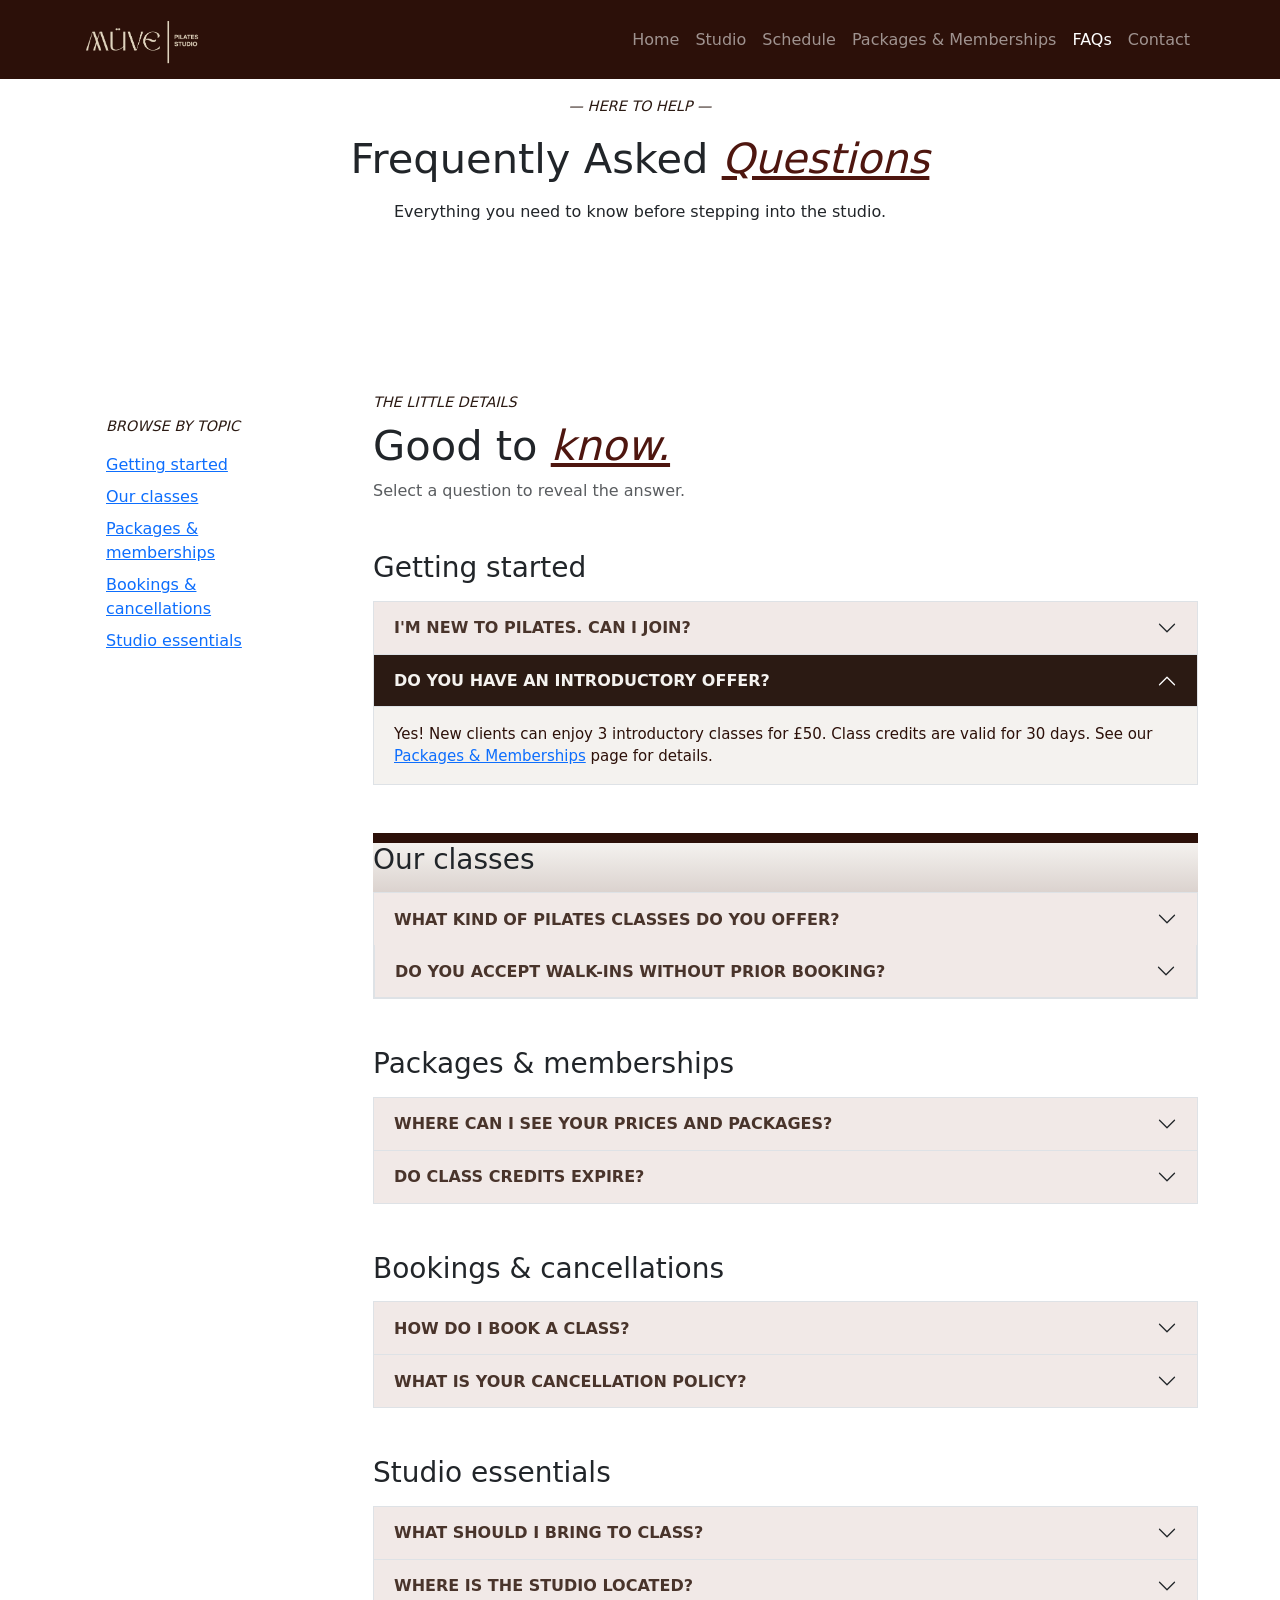
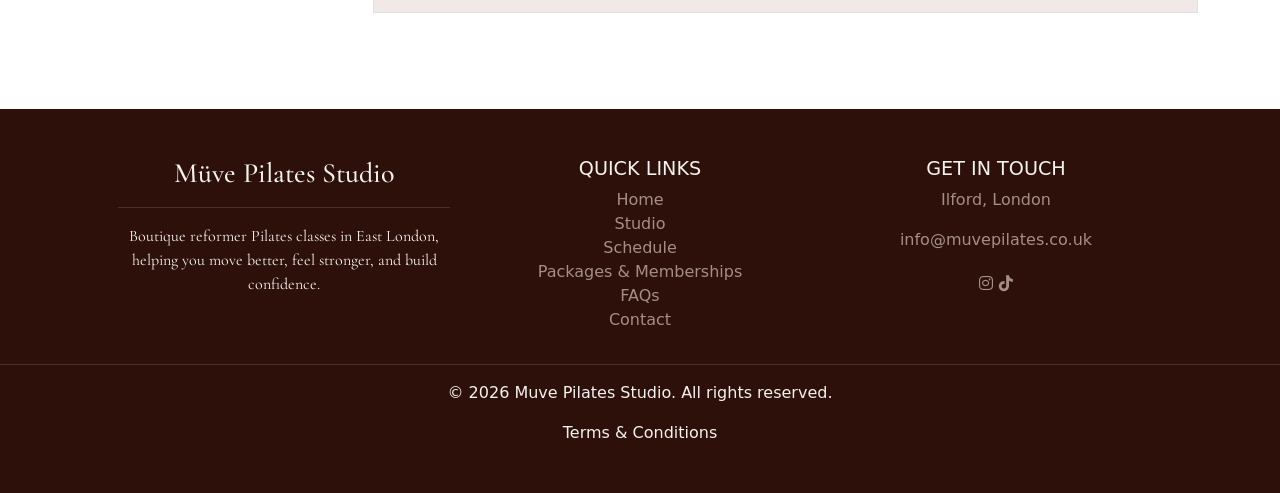
==== faqs.html @ 6f47493d "Add bootstrap accordion to faqs page" ====
<!DOCTYPE html>
<html lang="en-GB">

<head>
    <meta charset="UTF-8">
    <meta name="viewport" content="width=device-width, initial-scale=1.0">
    <meta name="description" content="Müve Pilates Studio offers reformer Pilates classes in East London, helping you build strength, improve mobility, and feel your 
    best in a welcoming and supportive environment.">
    <meta name="keywords" content="Pilates, Reformer Pilates, Pilates Studio, Ilford, East London, Fitness Classes, Wellness, Strength Training, Flexibility, Mobility, 
    Core Strength, Beginner Pilates, Pilates Classes, Reformer Classes, Health and Fitness, Müve Pilates">
    <title>Müve | Pilates Studio</title>

    <!-- favicon -->
    <link rel="apple-touch-icon" sizes="180x180" href="assets/images/apple-touch-icon.png">
    <link rel="icon" type="image/png" sizes="32x32" href="assets/images/favicon-32x32.png">
    <link rel="icon" type="image/png" sizes="16x16" href="assets/images/favicon-16x16.png">

    <!-- bootstrap css -->
    <link href="https://cdn.jsdelivr.net/npm/bootstrap@5.3.8/dist/css/bootstrap.min.css" rel="stylesheet"
        integrity="sha384-sRIl4kxILFvY47J16cr9ZwB07vP4J8+LH7qKQnuqkuIAvNWLzeN8tE5YBujZqJLB" crossorigin="anonymous">

    <!-- custom css -->
    <link rel="stylesheet" href="assets/css/styles.css">
</head>

<body>
    <header>
        <!-- bootstrap navbar -->
        <nav class="navbar fixed-top navbar-expand-lg navbar-dark">
            <div class="container navbar-container">
                <a class="navbar-brand" href="index.html"><img src="assets/images/muve-logo.webp" alt="Muve logo"
                        width="120" height="50" class="d-inline-block align-text-top"></a>
                <button class="navbar-toggler" type="button" data-bs-toggle="collapse"
                    data-bs-target="#navbarSupportedContent" aria-controls="navbarSupportedContent"
                    aria-expanded="false" aria-label="Toggle navigation">
                    <span class="navbar-toggler-icon"></span>
                </button>
                <div class="collapse navbar-collapse" id="navbarSupportedContent">
                    <ul class="navbar-nav ms-auto mb-2 mb-lg-0">
                        <li class="nav-item">
                            <a class="nav-link" href="index.html">Home</a>
                        </li>
                        <li class="nav-item">
                            <a class="nav-link" href="studio.html">Studio</a>
                        </li>
                        <li class="nav-item">
                            <a class="nav-link" href="schedule.html">Schedule</a>
                        </li>
                        <li class="nav-item">
                            <a class="nav-link" href="packages-and-memberships.html">Packages & Memberships</a>
                        </li>
                        <li class="nav-item">
                            <a class="nav-link active" aria-current="page" href="faqs.html">FAQs</a>
                        </li>
                        <li class="nav-item">
                            <a class="nav-link" href="packages-and-memberships.html#booking-inquiry">Contact</a>
                        </li>
                    </ul>
                </div>
            </div>
        </nav>
    </header>

    <main class="mt-0 flex-grow-1">

        <section class="faq-hero text-center py-5">

            <div class="container py-4 py-md-5">
                <p class="eyebrow mb-3">— HERE TO HELP —</p>
                <h1 class="display-5 mb-3 section-title">Frequently Asked <em>Questions</em></h1>
                <p class="mx-auto mb-0 hero-description">Everything you need to know before stepping into the studio.
                </p>
            </div>

        </section>

        <section class="py-5">

            <div class="container py-lg-4">

                <div class="row g-4 g-lg-5">

                    <!-- internal links for easier navigation in faqs -->
                    <aside class="col-12 col-lg-3" aria-label="FAQ categories">

                        <div class="category-panel p-3 p-sm-4">
                            <p class="eyebrow text-uppercase mb-3">Browse by topic</p>
                            <nav class="d-flex flex-wrap flex-lg-column gap-2" aria-label="FAQ topics">
                                <a class="category-link" href="#getting-started">Getting started</a>
                                <a class="category-link" href="#classes">Our classes</a>
                                <a class="category-link" href="#packages">Packages &amp; memberships</a>
                                <a class="category-link" href="#bookings">Bookings &amp; cancellations</a>
                                <a class="category-link" href="#studio">Studio essentials</a>
                            </nav>
                        </div>

                    </aside>

                    <!-- accordion title -->
                    <div class="col-12 col-lg-9">
                        <div class="mb-4 mb-md-5">
                            <p class="eyebrow mb-2">THE LITTLE DETAILS</p>
                            <h2 id="faq-list-title" class="section-title">Good to <em>know.</em></h2>
                            <p class="text-muted mb-0">Select a question to reveal the answer.</p>
                        </div>

                        <!-- faqs accordion -->
                        <section id="getting-started" class="faq-section mb-5">
                            <h3 id="getting-heading" class="faq-heading mb-3">Getting started</h3>
                            <div class="accordion" id="gettingAccordion">
                                <div class="accordion-item">
                                    <h4 class="accordion-header"><button class="accordion-button collapsed"
                                            type="button" data-bs-toggle="collapse" data-bs-target="#startOne"
                                            aria-expanded="false" aria-controls="startOne">I'm new to Pilates. Can I
                                            join?</button></h4>
                                    <div id="startOne" class="accordion-collapse collapse"
                                        data-bs-parent="#gettingAccordion">
                                        <div class="accordion-body">Absolutely! Whether you're brand new or returning to
                                            Pilates, you're welcome at Müve. If you're unsure which class to choose,
                                            have a look at our classes listed on the website, or get in touch with our
                                             team before booking.</div>
                                    </div>
                                </div>
                                <div class="accordion-item">
                                    <h4 class="accordion-header"><button class="accordion-button" type="button"
                                            data-bs-toggle="collapse" data-bs-target="#startTwo" aria-expanded="true"
                                            aria-controls="startTwo">Do you have an introductory offer?</button></h4>
                                    <div id="startTwo" class="accordion-collapse collapse show"
                                        data-bs-parent="#gettingAccordion">
                                        <div class="accordion-body">Yes! New clients can enjoy 3 introductory classes
                                            for £50. Class credits are valid for 30 days. See our <a
                                                href="packages-and-memberships.html">Packages & Memberships</a> page for details.
                                        </div>
                                    </div>
                                </div>
                            </div>
                        </section>

                        <section id="classes" class="faq-section mb-5" aria-labelledby="classes-heading">
                            <h3 id="classes-heading" class="faq-heading mb-3">Our classes</h3>
                            <div class="accordion" id="classesAccordion">
                                <div class="accordion-item">
                                    <h4 class="accordion-header"><button class="accordion-button collapsed"
                                            type="button" data-bs-toggle="collapse" data-bs-target="#classOne"
                                            aria-expanded="false" aria-controls="classOne">What kind of Pilates classes
                                            do you offer?</button></h4>
                                    <div id="classOne" class="accordion-collapse collapse"
                                        data-bs-parent="#classesAccordion">
                                        <div class="accordion-body">We offer a range of classes that include, reformer pilates, 
                                            mat pilates, jumpboard, and strength pilates. These classes are designed to build
                                            strength, improve mobility and help you feel your best.
                                    </div>
                                </div>
                                <div class="accordion-item">
                                    <h4 class="accordion-header"><button class="accordion-button collapsed"
                                            type="button" data-bs-toggle="collapse" data-bs-target="#classTwo"
                                            aria-expanded="false" aria-controls="classTwo">Do you accept walk-ins without prior 
                                        booking?</button></h4>
                                    <div id="classTwo" class="accordion-collapse collapse"
                                        data-bs-parent="#classesAccordion">
                                        <div class="accordion-body"> We're unable to accept walk-ins, all classes must be booked online in 
                                            advance. Same day bookings are welcome, with the <b>latest booking available up to 15 minutes 
                                                before the session start time</b>.
                                            </b>
                                        </div>
                                    </div>
                                </div>
                            </div>
                        </section>

                        <section id="packages" class="faq-section mb-5" aria-labelledby="packages-heading">
                            <h3 id="packages-heading" class="faq-heading mb-3">Packages & memberships</h3>
                            <div class="accordion" id="packagesAccordion">
                                <div class="accordion-item">
                                    <h4 class="accordion-header"><button class="accordion-button collapsed"
                                            type="button" data-bs-toggle="collapse" data-bs-target="#packageOne"
                                            aria-expanded="false" aria-controls="packageOne">Where can I see your prices
                                            and packages?</button></h4>
                                    <div id="packageOne" class="accordion-collapse collapse"
                                        data-bs-parent="#packagesAccordion">
                                        <div class="accordion-body">You'll find the current options on our <a
                                                href="packages-and-memberships.html">Packages & Memberships</a> page.</div>
                                    </div>
                                </div>
                                <div class="accordion-item">
                                    <h4 class="accordion-header"><button class="accordion-button collapsed"
                                            type="button" data-bs-toggle="collapse" data-bs-target="#packageTwo"
                                            aria-expanded="false" aria-controls="packageTwo">Do class credits
                                            expire?</button></h4>
                                    <div id="packageTwo" class="accordion-collapse collapse"
                                        data-bs-parent="#packagesAccordion">
                                        <div class="accordion-body">Yes, each of our packages have their own expiry date. Please 
                                            ensure to check these before requesting a purchase. 
                                        </div>
                                    </div>
                                </div>
                            </div>
                        </section>

                        <section id="bookings" class="faq-section mb-5" aria-labelledby="bookings-heading">
                            <h3 id="bookings-heading" class="faq-heading mb-3">Bookings &amp; cancellations</h3>
                            <div class="accordion" id="bookingsAccordion">
                                <div class="accordion-item">
                                    <h4 class="accordion-header"><button class="accordion-button collapsed"
                                            type="button" data-bs-toggle="collapse" data-bs-target="#bookingOne"
                                            aria-expanded="false" aria-controls="bookingOne">How do I book a
                                            class?</button></h4>
                                    <div id="bookingOne" class="accordion-collapse collapse"
                                        data-bs-parent="#bookingsAccordion">
                                        <div class="accordion-body">Head to our <a href="schedule.html">Schedule</a> to
                                            view classes and make a booking request. We will get back to you shortly.</div>
                                    </div>
                                </div>
                                <div class="accordion-item">
                                    <h4 class="accordion-header"><button class="accordion-button collapsed"
                                            type="button" data-bs-toggle="collapse" data-bs-target="#bookingTwo"
                                            aria-expanded="false" aria-controls="bookingTwo">What is your cancellation
                                            policy?</button></h4>
                                    <div id="bookingTwo" class="accordion-collapse collapse"
                                        data-bs-parent="#bookingsAccordion">
                                        <div class="accordion-body">You can cancel without incurring any charge or loss of credit 
                                            if done prior than 24 hours of the booked session. We understand that things can come up, 
                                            and we kindly ask that you give us at least <b>24 hours'</b> notice if you're unable to attend.
                                            <br>Cancellations made after and within 24 hours of the class start time, will be charged as follows:
                                            <ul>
                                                <li><b>Class Pass holders</b> will lose one class credit</li>
                                                <li><b>Members on unlimited plans</b> will be charged a <b>£17 no-show-fee</b></li>
                                            </ul>
                                        </div>
                                    </div>
                                </div>
                            </div>
                        </section>

                        <section id="studio" class="faq-section mb-4" aria-labelledby="studio-heading">
                            <h3 id="studio-heading" class="faq-heading mb-3">Studio essentials</h3>
                            <div class="accordion" id="studioAccordion">
                                <div class="accordion-item">
                                    <h4 class="accordion-header"><button class="accordion-button collapsed"
                                            type="button" data-bs-toggle="collapse" data-bs-target="#studioOne"
                                            aria-expanded="false" aria-controls="studioOne">What should I bring to
                                            class?</button></h4>
                                    <div id="studioOne" class="accordion-collapse collapse"
                                        data-bs-parent="#studioAccordion">
                                        <div class="accordion-body">Wear comfortable, form-fitting activewear that allows you 
                                            to move freely. This is a ladies only studio so we want you to be as comfortable as 
                                            possible. <b>Grip socks are a must for safety and hygiene</b> and if you don't have any, 
                                            they can be purchased in the studio if needed.</div>
                                    </div>
                                </div>
                                <div class="accordion-item">
                                    <h4 class="accordion-header"><button class="accordion-button collapsed"
                                            type="button" data-bs-toggle="collapse" data-bs-target="#studioTwo"
                                            aria-expanded="false" aria-controls="studioTwo">Where is the studio
                                            located?</button></h4>
                                    <div id="studioTwo" class="accordion-collapse collapse"
                                        data-bs-parent="#studioAccordion">
                                        <div class="accordion-body">Visit our <a href="studio.html">Studio</a> or <a href="contact.html">Contact</a> page
                                            for the studio's location.</div>
                                    </div>
                                </div>
                            </div>
                        </section>
                    </div>
                </div>
            </div>
        </section>

        

    </main>

    <footer class="footer py-5">
        <div class="container">
            <div class="row text-center mx-4">

                <!-- studio info -->
                <div class="col-md-4">
                    <h3 class="footer-heading">Müve Pilates Studio</h3>
                    <hr>
                    <p class="footer-text">
                        Boutique reformer Pilates classes in East London,
                        helping you move better, feel stronger, and build confidence.
                    </p>
                </div>

                <!-- quick links -->
                <div class="col-md-4">
                    <h4 class="footer-link-heading">Quick Links</h4>

                    <ul class="list-unstyled">
                        <li class="footer-link-list"><a href="index.html">Home</a></li>
                        <li class="footer-link-list"><a href="studio.html">Studio</a></li>
                        <li class="footer-link-list"><a href="schedule.html">Schedule</a></li>
                        <li class="footer-link-list"><a href="packages-and-memberships.html">Packages & Memberships</a>
                        </li>
                        <li class="footer-link-list"><a href="faqs.html">FAQs</a></li>
                        <li class="footer-link-list"><a href="packages-and-memberships.html#booking-inquiry">Contact</a>
                        </li>
                    </ul>
                </div>

                <!-- contact -->
                <div class="col-md-4 contact">
                    <h4 class="footer-contact">Get In Touch</h4>

                    <p class="footer-contact-info">Ilford, London</p>
                    <a href="mailto:info@muvepilates.co.uk" class="footer-contact-info">info@muvepilates.co.uk</a>

                    <div class="social-icons">
                        <a href="https://www.instagram.com/popular/muve-pilates-studio-ilford/?hl=en" target="_blank"
                            rel="noopener" aria-label="Instagram"><i class="fa-brands fa-instagram"
                                aria-hidden="true"></i></a>
                        <a href="https://www.tiktok.com/@muvepilates" target="_blank" rel="noopener"
                            aria-label="TikTok"><i class="fa-brands fa-tiktok" aria-hidden="true"></i></a>
                    </div>
                </div>

            </div>
        </div>

        <hr>

        <div class="text-center terms">
            <p class="copyright">
                © 2026 Muve Pilates Studio. All rights reserved.
            </p>

            <a href="terms.html">Terms & Conditions</a>
        </div>

    </footer>

    <!-- fontawesome -->
    <link rel="stylesheet" href="https://cdnjs.cloudflare.com/ajax/libs/font-awesome/6.7.2/css/all.min.css">

    <!-- bootstrap js -->
    <script src="https://cdn.jsdelivr.net/npm/bootstrap@5.3.8/dist/js/bootstrap.bundle.min.js"
        integrity="sha384-FKyoEForCGlyvwx9Hj09JcYn3nv7wiPVlz7YYwJrWVcXK/BmnVDxM+D2scQbITxI"
        crossorigin="anonymous"></script>
</body>

</html>
---- assets/css/styles.css ----
/* google fonts */
@import url('https://fonts.googleapis.com/css2?family=Cormorant+Garamond:ital,wght@0,300..700;1,300..700&family=Inter:ital,opsz,wght@0,14..32,100..900;1,14..32,100..900&display=swap');

/* variables */
:root {
    /* COLORS */

    /* burgandy */
    --primary-color: #4e160f;
    --primary-color-darker: #2c1009;
    --primary-color-highlight: #532d26;

    /* light neutrals */
    --secondary-color: #f4f2ef;
    --secondary-color-darker: #a58e88;
    --secondary-color-highlight: #f1e9e7;

    /* browns */
    --tertiary-color: #2a1c16;
    --tertiary-color-highlight: #49342b;
    --tertiary-color-warmer: #2b1a13;

    /* FONTS */
    --heading-font: "Cormorant Garamond", Georgia, serif;
    --body-font: "Inter", Arial, sans-serif;

    /* CARD BORDERS */
    --line: rgba(74, 51, 40, 0.16);
}

/* general */
.heading {
    color: var(--primary-color-highlight);
    font-family: var(--heading-font);
    font-size: 4rem;
    font-weight: 800;
    text-transform: capitalize;
}

.section-title {
    font-size: 2.6rem;
    color: #212529;
}

.section-head {
    font-family: var(--heading-font);
    font-weight: 600;
}

.sub-heading {
    text-transform: uppercase;
    font-size: 12px;
    color: var(--secondary-color-highlight);
}

.eyebrow {
    text-transform: uppercase;
    font-size: 0.9rem;
    color: var(--tertiary-color-warmer);
    font-style: italic;
}

html,
body {
    height: 100%;
}

body {
    display: flex;
    flex-direction: column;
}

main {
    flex: 1;
}

.section-head {
    font-size: 3.5rem;
}

/* internal link scrolling */
html {
    scroll-behavior: smooth;
}

/* navbar */
.navbar {
    background-color: var(--primary-color-darker);
}

#book-btn {
    background-color: var(--primary-color-highlight);
    color: var(--secondary-color);
    outline: 2px solid var(--tertiary-color);
}

#book-btn:hover {
    transform: scale(1.03);
    box-shadow: 0 10px 25px rgba(0, 0, 0, 0.3);
}

/* hero */
.hero {
    min-height: 75vh;
    background-image: url("../images/hero-img.webp");
    background-size: cover;
    background-position: center;
    background-repeat: no-repeat;

    /* account for fixed navbar */
    padding: 90px 0 24px;
    display: grid;
    place-items: center;
}

.hero-content {
    background: rgba(33, 20, 15, 0.91);
    backdrop-filter: blur(4px);
    border-radius: 8px;
    padding: 2rem;
    max-width: 600px;
    margin: 0 auto;
}

.hero-tagline {
    letter-spacing: .15rem;
    text-transform: uppercase;
    font-size: 10px;
    color: var(--secondary-color);
}

.hero-caption {
    text-transform: uppercase;
    text-decoration: overline;
    color: var(--secondary-color);
    font-weight: 300;
    font-family: var(--heading-font);
}

.hero-text {
    color: var(--secondary-color);
    text-transform: uppercase;
    font-size: 15px;
}

.hero-btn:hover {
    background-color: var(--secondary-color-darker);
}

/* classes info */
#classes {
    background: linear-gradient(to bottom, var(--secondary-color), var(--secondary-color-darker));
    scroll-margin-top: 50px;
    border-top: 10px solid var(--primary-color-darker);
}

.class-eyebrow {
    font-size: 1.4rem;
}

.section-title em {
    color: var(--primary-color);
}

.class-card {
    height: 100%;
    background-color: var(--secondary-color-highlight);
    border: 1px solid var(--line);
    border-top: 3px solid var(--line);
    padding: 2rem 1rem 2rem;
    display: flex;
    flex-direction: column;
}

/* adds animation line above cards */
.class-card::before {
    content: "";
    position: absolute;
    top: -1px;
    left: -1px;
    right: -1px;
    height: 4px;
    background: #75251a;
    transform: scaleX(0);
    transform-origin: left;
    transition: transform .55s ease;
}

.class-card:hover::before {
    transform: scaleX(1);
}

.class-card:hover {
    transform: translateY(-8px);
    box-shadow: var(--shadow-card);
    border-color: transparent;
}

.class-card:hover::before {
    transform: scaleX(1);
}

.class-card:hover {
    box-shadow: 0 10px 25px rgba(0, 0, 0, 0.3);
}

.class-num {
    font-family: var(--font-display);
    font-style: italic;
    font-size: 2.6rem;
    color: var(--tertiary-color-highlight);
    display: block;
    margin-bottom: 1.6rem;
}

.class-card h3 {
    font-size: 2.5rem;
    color: var(--tertiary-color);
    margin-bottom: .8rem;
    font-family: var(--heading-font);
    min-width: 0;
}

.class-card p {
    color: var(--tertiary-color-soft);
    font-size: .96rem;
    margin-bottom: 1.6rem;
    flex-grow: 1;
    font-weight: 500;
}

.class-meta {
    list-style: none;
    padding: 1.1rem 0 0;
    margin: 0;
    border-top: 1px solid var(--line);
    display: flex;
    flex-direction: column;
    gap: .45rem;
    font-size: .72rem;
    letter-spacing: .14em;
    text-transform: uppercase;
    color: var(--tertiary-color-warmer);
}

.class-meta li {
    white-space: nowrap;
}

.class-meta i {
    color: var(--primary-color);
    margin-right: .35rem;
    font-size: .8rem;
}

.cta-heading {
    font-family: var(--heading-font);
    color: var(--secondary-color);
    font-size: 2.2rem;
    text-shadow: 2px 2px 8px var(--primary-color-darker);
}

.timetable-btn {
    padding: 10px 20px;
    background-color: var(--secondary-color);
    color: var(--primary-color-highlight);
    border: 3px solid var(--line);
}

.timetable-btn:hover {
    background-color: var(--primary-color-highlight);
    color: white;
    outline: 3px solid var(--tertiary-color);
}

/* levels */
#levels {
    background-color: var(--primary-color-highlight);
    padding: 55px 0 60px;
    background: linear-gradient(to bottom, var(--secondary-color-darker), var(--tertiary-color-highlight));
}

#levels .section-title {
    color: var(--secondary-color);
    font-family: var(--heading-font);
}

.levels-heading {
    color: var(--secondary-color);
}

.section-title em {
    text-decoration: underline;
}

#levels hr {
    color: var(--secondary-color);
}

.accordion-item,
.accordion-body,
.accordion-button {
    border-radius: 0px !important;
}

.accordion-body {
    font-size: 15px !important;
}

.accordion-button {
    background-color: var(--secondary-color-highlight);
    color: var(--tertiary-color-highlight);
    font-weight: 600;
    text-transform: uppercase;
}

.accordion-collapse {
    color: var(--tertiary-color) !important;
}

.accordion-button:not(.collapsed) {
    background-color: var(--tertiary-color-warmer);
    color: var(--secondary-color);
}

/* accordion arrow button */
.accordion-button:not(.collapsed)::after {
    filter: brightness(0) invert(1);
}

.accordion-body {
    color: var(--primary-color-darker);
    font-size: 13px;
    background-color: var(--secondary-color);
}

.accordion-button::after {
    color: var(--secondary-color);
}

/* newcomer info */
#intro-offer {
    background-color: var(--primary-color-darker);
    padding: 60px 0 60px;
}

#intro-offer .heading,
#intro-offer hr {
    color: var(--secondary-color-highlight);
}

.offer-price {
    text-transform: uppercase;
    font-size: 14px;
    color: var(--secondary-color-darker);
}

.offer-info {
    color: var(--secondary-color);
    font-family: var(--heading-font);
    font-weight: 600;
    font-size: 1.2rem;
}

.button {
    background-color: var(--secondary-color);
    border-radius: 0px;
    color: var(--tertiary-color);
    padding: 10px 20px;
    outline: var(--line);
    text-transform: uppercase;
    margin-top: 0.8rem;
    font-weight: 500;
}

.button:hover {
    background-color: var(--secondary-color);
    color: var(--tertiary-color-warmer);
    transform: scale(1.03);
    box-shadow: 0 10px 25px rgba(0, 0, 0, 0.3);
}

/* gallery */
#gallery {
    background-color: var(--secondary-color);
    padding: 20px 0 60px;
}

.studio-gallery img {
    width: 90%;
    height: 320px;
    object-fit: cover;
    border-radius: 25px;
    border: 6px solid var(--tertiary-color-warmer);
    transition: transform 0.3s ease, box-shadow 0.3s ease;
}

.studio-gallery img:hover {
    transform: scale(1.03);
    box-shadow: 0 10px 25px rgba(0, 0, 0, 0.3);
}

/* why choose us */
#why-us {
    background-color: var(--secondary-color);
    padding: 60px 0 60px;
}

#why-us .eyebrow {
    font-size: 1.4rem;
}

.booking-btn {
    background-color: var(--primary-color-highlight);
    color: var(--secondary-color);
    outline: 2px solid var(--primary-color-darker);
}

.why-us-card {
    background: linear-gradient(to bottom, var(--secondary-color-darker), var(--primary-color-highlight));
    color: var(--secondary-color);
}

.why-us-card h3 {
    color: var(--secondary-color);
}

/* adds white animation line above cards */
.why-us-card::before {
    content: "";
    position: absolute;
    top: -1px;
    left: -1px;
    right: -1px;
    height: 4px;
    background: var(--secondary-color);
    transform: scaleX(0);
    transform-origin: left;
    transition: transform .55s ease;
}

.why-icon {
    width: 74px;
    height: 74px;
    margin: 0 auto 1.6rem;
    display: grid;
    place-items: center;
    border-radius: 999px 999px 0 0;
    background-color: var(--secondary-color-highlight);
    font-size: 1.6rem;
}

.why-icon i {
    color: var(--primary-color);
}

/* reviews */
#reviews {
    background-color: var(--secondary-color);
    padding: 20px 0 15px;
}

#reviews .eyebrow {
    font-weight: 500;
    color: var(--primary-color-darker);
}

.rating-text {
    color: var(--tertiary-color-highlight);
    font-weight: 500;
}

.rating-text-uppercase {
    color: var(--tertiary-color-highlight);
    text-transform: uppercase;
    font-size: 13px;
}

/* equal-height carousel: stack every slide in one grid cell,
   so the carousel is as tall as the longest review */
#reviewsCarousel .carousel-inner {
    display: grid;
}

#reviewsCarousel .carousel-inner::after {
    display: none;
    /* bootstrap's clearfix would become a stray grid item */
}

#reviewsCarousel .carousel-item {
    display: flex;
    grid-area: 1 / 1;
    float: none;
    margin-right: 0;
}

/* keep hidden slides out of reach of clicks, keyboards and screen readers */
#reviewsCarousel .carousel-item:not(.active):not(.carousel-item-next):not(.carousel-item-prev) {
    visibility: hidden;
}

.review-content {
    flex: 0 0 85%;
    margin: 0 auto !important;
    padding: 10px;
    display: flex;
    flex-direction: column;
}

.review {
    flex: 1;
    /* quote area absorbs the spare height */
    display: flex;
    flex-direction: column;
    justify-content: center;
    /* short reviews sit in the middle */
    margin: 0;
    /* removes Bootstrap's blockquote margin */
}

.quote-mark {
    font-family: var(--heading-font);
    font-size: 5rem;
    line-height: 1.1;
    color: var(--primary-color-highlight);
    opacity: .25;
    display: block;
    height: 3.2rem;
}

.review-text {
    margin: 5px 0 0;
}

.review-nav {
    display: flex;
}

.stars {
    color: rgb(228, 191, 143);
    font-size: 12px;
}

.review-text,
.review-author {
    color: var(--tertiary-color-warmer);
}

/* getting rid of bootstrap styling */
.review-btn {
    background: none;
    border: none;
    color: var(--primary-color-highlight);
    font-size: 1.5rem;
}

.review-btn:hover {
    transform: scale(1.05);
    color: var(--secondary-color-darker);
}

/* stats */
#stats {
    background:
        radial-gradient(ellipse at 20% 0%, rgba(77, 14, 17, 0.55), transparent 60%),
        linear-gradient(180deg, var(--tertiary-color-highlight), var(--secondary-color-darker));
    padding: 25px 0;
    border-top: 5px solid var(--primary-color-darker);
    border-bottom: 5px solid var(--primary-color-darker);
}

#stats h2,
#stats p {
    color: var(--secondary-color-highlight);
    font-family: var(--heading-font);
}

#stats h2 {
    font-size: 3rem;
    max-width: 100%;
}

#stats p {
    text-transform: uppercase;
    font-weight: 700;
    font-size: 1rem;
}

/* first visit */
#first-visit {
    background-color: var(--secondary-color);
    padding: 20px 0;
}

#first-visit .heading {
    color: var(--primary-color);
}

.visit-card {
    position: relative;
}

.visit-card h3 {
    font-size: 35px;
}

.visit-step {
    position: absolute;
    top: 1rem;
    right: 1rem;
    color: var(--secondary-color-darker);
}

/* socials */
#socials {
    background-color: var(--secondary-color);
    padding: 30px 0;
}

#socials p {
    text-transform: uppercase;
    color: var(--tertiary-color-warmer);
}

.social-links {
    margin-bottom: 10px;
}

.social-links a {
    text-decoration: none;
    color: var(--primary-color);
    font-size: 1.6rem;
}

.social-links a:hover {
    color: var(--secondary-color-darker);
}

/* footer */
.footer {
    background-color: var(--primary-color-darker);
}

.footer-heading {
    font-family: var(--heading-font);
    color: var(--secondary-color);
}

.footer-text {
    font-family: var(--heading-font);
    color: var(--secondary-color);
}

.footer hr {
    color: var(--secondary-color-darker);
}

.footer-link-heading,
.footer-contact {
    color: var(--secondary-color);
    text-transform: uppercase;
    font-weight: 300;
    font-size: 1.2rem;
}

.footer-link-list>a {
    color: var(--secondary-color-darker);
    text-decoration: none;
}

.footer-link-list>a:hover {
    color: var(--secondary-color);
}

.footer-contact-info {
    color: var(--secondary-color-darker);
}

.contact>a {
    text-decoration: none;
}

.contact>a:hover {
    color: var(--secondary-color);
}

.social-icons {
    margin-top: 20px;
}

.social-icons a {
    color: var(--secondary-color-darker);
    font-size: 1rem;
}

.social-icons a:hover {
    color: var(--secondary-color);
}

.copyright {
    color: var(--secondary-color);
}

.terms a {
    color: var(--secondary-color);
    text-decoration: none;
}

/* STUDIO */
.about-hero-img {
    min-height: 45vh;
    background-image: url("../images/about-hero.webp");
    background-size: cover;
    background-position: center;
    background-repeat: no-repeat;

    /* account for fixed navbar */
    padding: 90px 0 24px;
    display: grid;
    place-items: center;
}

.about-hero-img .row {
    width: 100%;
    min-height: 0;
}

.about-hero-content {
    backdrop-filter: blur(12px);
    border-radius: 8px;
    border: 2px solid rgb(31, 4, 4);
    padding: 1rem;
    max-width: 600px;
    margin: 0 auto;
}

.about-hero-content .section-title {
    color: var(--secondary-color);
    font-weight: 500;
}

.about-hero-content .section-title em {
    color: var(--secondary-color-darker);
}

.about-hero-tagline {
    letter-spacing: .15rem;
    font-size: 10px;
    color: var(--secondary-color);
}

.about-hero-caption {
    color: var(--secondary-color);
    font-weight: 300;
    font-family: var(--heading-font);
    font-size: 1rem;
}

.about-hero-text {
    color: var(--secondary-color);
    font-size: 11px;
}

.about-hero-content hr {
    color: var(--secondary-color);
}

/* internal links styling */
#internal-links {
    padding: 20px 0;
    background-color: var(--secondary-color-highlight);
}

.page-links a {
    text-decoration: none;
    color: var(--primary-color);
    text-transform: uppercase;
    font-weight: 600;
}

.page-links a:hover {
    color: var(--secondary-color-darker);
}

/* about us */
#story {
    padding: 10px 0;
    background-color: var(--primary-color-highlight);
    scroll-margin-top: 50px;
    background: linear-gradient(to bottom, var(--primary-color-highlight), var(--primary-color-darker));
}

#story .heading,
#story hr {
    color: var(--secondary-color);
}

#story em {
    color: var(--secondary-color-darker);
}

#story p {
    color: var(--secondary-color-highlight);
    font-weight: 600;
    font-family: var(--heading-font);
    padding: 20px;
    text-shadow: 2px 2px 8px rgb(228, 191, 143);
    font-size: 23px;
}

.our-story-img img {
    max-width: 75%;
    max-height: 400px;
    border-radius: 170px 170px 0 0;
    border: 2px solid rgb(158, 136, 107);
    aspect-ratio: 4/5;
    /* makes image wider */
    object-fit: cover;
}

/* class types */
#class-types {
    background-color: var(--primary-color-darker);
    scroll-margin-top: 90px;
    padding: 50px 0;
}

#class-types .section-title {
    color: var(--secondary-color);
}

#class-types .class-card {
    padding: 0.5rem 1rem;
}

.class-type-sub-heading {
    color: var(--secondary-color-darker);
    text-transform: uppercase;
    font-size: 12px;
}

#class-types .class-card:hover {
    box-shadow: 0 5px 10px rgba(255, 243, 243, 0.3);
}

.class-card a {
    color: var(--primary-color-highlight);
}

.class-card a:hover {
    color: var(--tertiary-color);
}

.studio-class-num {
    font-size: 1.5rem;
}

/* app */
#app {
    background-color: var(--secondary-color-highlight);
    scroll-margin-top: 90px;
    padding: 50px 0;
}

.app-store-container {
    display: flex;
    justify-content: center;
}

.app-store-container a:hover {
    transform: scale(1.1);
}

#app .card-description {
    color: #3f1812;
    font-family: var(--heading-font);
    text-transform: none;
    font-weight: 700;
    font-size: 15px;
}

.phone-mockup-img img {
    max-width: 100%;
    max-width: 280px;
    height: auto;
}

/* visit section */
#visit {
    scroll-margin-top: 70px;
    /* background-color: var(--tertiary-color-highlight); */
    padding: 50px 0;
    background: radial-gradient(var(--tertiary-color-highlight), var(--secondary-color-darker));
}

#visit em {
    color: var(--secondary-color-highlight);
}

#visit .class-card {
    background: linear-gradient(to top, #f7e8e1, var(--secondary-color));
}

#visit .class-card:hover {
    box-shadow: 0 5px 10px rgba(255, 243, 243, 0.5);
}


#visit p {
    color: var(--tertiary-color);
}

#visit .class-card h3 {
    margin-bottom: 12px;
    font-size: 1.6rem;
    font-family: var(--heading-font);
    color: var(--tertiary-color);
}

#visit .class-card {
    border-radius: 0;
}

.class-card i {
    color: var(--primary-color-highlight);
}

.google-map {
    display: flex;
    justify-content: center;
    max-width: 95%;
}

.google-map iframe {
    outline: 2px solid rgb(228, 191, 143);
    padding: 5px;
}

/* newsletter */
#newsletter {
    background-color: var(--secondary-color-highlight);
    padding: 30px 0;
}

#newsletter .section-title {
    color: var(--secondary-color);
}

#newsletter em {
    color: white;
}

.newsletter-card {
    background:
        radial-gradient(ellipse at 20% 0%, rgba(77, 14, 17, 0.55), transparent 60%),
        linear-gradient(180deg, var(--tertiary-color-highlight), var(--secondary-color-darker));
    padding: 4.5rem 2.5rem;
    position: relative;
    overflow: hidden;
    box-shadow: var(--shadow-soft);
    outline: 2px solid rgb(228, 191, 143);
}

.newsletter-card .card-description {
    color: var(--secondary-color-highlight);
}

.newsletter-btn {
    background-color: var(--secondary-color);
    text-transform: uppercase;
    font-weight: 600;
    color: var(--primary-color);
    padding: 10px 25px;
    border-radius: 0;
}

.newsletter-btn:hover {
    background-color: var(--primary-color-highlight);
    color: var(--secondary-color);
}

.unsubscribe {
    color: var(--secondary-color-highlight);
}

.unsubscribe i {
    text-decoration: underline;
    color: var(--secondary-color-highlight);
}

/* SCHEDULE */
.schedule-hero {
    height: 45vh;
    background:
        linear-gradient(rgba(44, 16, 9, 0.12),
            rgba(44, 16, 9, 0.12)),
        url("../images/schedule-hero.webp") center / cover no-repeat;
    display: flex;
    align-items: center;
    justify-content: center;
    padding: 140px 20px 65px;
}

.schedule-hero-content {
    max-width: 850px;
    margin: 0 auto;
}

.schedule-eyebrow {
    font-family: var(--body-font);
    font-size: 11px;
    font-weight: 500;
    letter-spacing: 3px;
    text-transform: uppercase;
    color: rgb(190, 158, 116);
    margin-bottom: 15px;
}

.schedule-hero-heading {
    font-family: var(--heading-font);
    font-size: clamp(3rem, 6vw, 5rem);
    font-weight: 700;
    line-height: 1;
    color: var(--secondary-color);
    margin-bottom: 18px;
}

.schedule-hero-heading em {
    font-weight: 500;
    color: rgb(190, 158, 116);
}

.schedule-hero-caption {
    font-family: var(--body-font);
    font-size: 11px;
    font-weight: 500;
    letter-spacing: 1.5px;
    text-transform: uppercase;
    color: var(--secondary-color);
    margin-bottom: 0;
}

/* calendar */
#booking-section {
    padding: 100px 0;
    background: var(--secondary-color);
}

#booking-section .section-title {
    margin-bottom: 1.8rem;
}

.calendar-card {
    border: 1px solid var(--line);
    border-radius: 0;
    background: var(--secondary-color-highlight);
    position: relative;
}

/* line on top of calendar card */
.calendar-card::before {
    content: "";
    position: absolute;
    inset: 0 0 auto;
    height: 3px;
    background: var(--primary-color);
}

.calendar-card .card-body {
    padding: 1.8rem 0 1.4rem;
    max-width: 100%;
}
/* makes table sit in the center */
.calendar-table {
    width: 100%;
}

.calendar-table th {
    font-family: var(--body-font);
    font-size: .64rem;
    letter-spacing: .2em;
    color: var(--tertiary-color-warmer);
    border-bottom: 1px solid var(--line);
}

.calendar-table td {
    padding: 0;
}

.calendar-day {
    width: 42px;
    height: 42px;
    margin: 0 auto;
    display: flex;
    align-items: center;
    justify-content: center;
    border: 1px solid transparent;
    border-radius: 50%;
    background: transparent;
    font-size: 1rem;
    line-height: 1;
    position: relative;
}

.calendar-day.available {
    background-color: var(--primary-color);
    color: var(--secondary-color);
    font-weight: 500;
}

.calendar-day.available:hover {
    border: 2px solid var(--secondary-color-darker);
}

.calendar-day.fully-booked {
    color: var(--tertiary-color);
    background-color: var(--secondary-color-darker);
}

.calendar-day.unavailable {
    color: rgba(106, 86, 74, .45);
    text-decoration: line-through;
}

.calendar-day.unavailable:hover {
    outline: 1px solid var(--primary-color);
}

/* the day you just tapped */
.calendar-day:not(.day-disabled):focus { 
    background: var(--secondary-color);
    border-color: var(--primary-color);
    color: var(--tertiary-color);
}
/* colour key */
.calendar-legend {
    display: flex;
    flex-wrap: wrap;
    justify-content: center;
    gap: .4rem 1.4rem;
    margin: 1.2rem 0 0;
    padding-top: 1.1rem;
    border-top: 1px solid var(--line);
    font-size: 12px;
    letter-spacing: .16em;
    text-transform: uppercase;
    color: var(--ink-soft);
}

.legend-dot {
    width: 8px;
    height: 8px;
    border-radius: 50%;
    display: inline-block;
}

.legend-available {
    background-color: var(--primary-color);
}

.legend-booked {
    background-color: var(--secondary-color-darker);
}

/* background for booking details */
.schedule-panel {
    background: var(--secondary-color-highlight);
    height: 100%;
    min-height: 420px;
    padding: 2.6rem 2rem 2.2rem;
    position: relative;
    display: flex;
    flex-direction: column;
    justify-content: center;
}

.schedule-panel::before { /* panel decoration */
    content: "";
    position: absolute;
    inset: 14px;
    border: 1px solid rgba(201, 165, 126, .35);
    pointer-events: none;
}

#selected-date h3 {
    font-weight: 600;
    font-size: 2rem;
    color: var(--tertiary-color);
    font-family: var(--heading-font);
}

#schedule-content p {
    max-width: 380px;
    margin: 0 auto;
}


/* hidden until a date is picked (js) */
#available-classes,
#fully-booked,
#unavailable-dates {
    display: none;
}

/* available classes */
.available-classes-table th,
.available-classes-table td {
    background: transparent;
    color: var(--primary-color);
    font-weight: 600;
    border: none;
    border-bottom: 1px solid var(--primary-color-highlight);
}

 .available-classes-table tbody tr:hover {
    background: rgba(255, 253, 249, .6);
}

.book-now-btn {
    background-color: var(--primary-color);
    border: none;
    color: var(--secondary-color);
    border-radius: 0;
    font-family: var(--body-font);
    font-size: .64rem;
    font-weight: 400;
    letter-spacing: .1em;
    padding: 5px 10px;    
}

.book-now-btn:hover,
.book-now-btn:focus {
    background: var(--secondary-color-darker);
    color: white;
}

.fully-booked-message,
.unavailable-message {
    font-family: var(--body-font);
    font-style: italic;
    font-weight: 500;
    color: var(--);
}

/* modal */
.modal-content {
    margin-top: 50%;
}

.modal-title {
    color: var(--primary-color-highlight);
    text-transform: uppercase;
    font-weight: 700;
}

.modal-input {
    font-weight: 600;
    color: #2c1009;
}

.modal-cancel {
    background-color: rgb(153, 52, 52);
    color: white;
}

.modal-cancel:hover {
    background-color: rgb(179, 70, 70);
    color: white;
}

.modal-confirm {
    background-color: rgb(70, 105, 72);
    color: white;
}

.modal-confirm:hover {
    background-color: rgb(101, 141, 103);
    color: white;
}

.modal-cancel:hover,
.modal-confirm:hover {
    transform: scale(1.1);
}

/* before your class section */
#class-prep {
    background-color: var(--primary-color-highlight);
    padding: 50px 0;
    background: 
    radial-gradient(ellipse at 20% 0%, rgba(77, 14, 17, 0.55), transparent 60%),
    linear-gradient(180deg, var(--tertiary-color-highlight), var(--secondary-color-darker));
}

#class-prep .section-title {
    color: var(--secondary-color);
}

#class-prep em {
    color: var(--secondary-color-highlight);
}

.before-class-heading {
    color: var(--secondary-color-highlight);
    font-family: var(--heading-font);
    font-size: 1.8rem;
}

.before-class-text {
    color: white;
}
/* not ready to book section */
#schedule-cta {
    background-color: var(--secondary-color-highlight);
    padding: 50px 0;
}

.schedule-packages-cta {
    background-color: var(--primary-color);
    border-radius: 0;
    color: white;
    font-weight: 600;
}

.schedule-packages-cta:hover {
    background-color: var(--tertiary-color-highlight);
    color: white;
}

.schedule-contact-cta {
    background-color: var(--tertiary-color-highlight);
    border-radius: 0;
    color: white;
    font-weight: 600;
}

.schedule-contact-cta:hover {
    background-color: var(--primary-color);
    color: white;
}

/* PACKAGES & MEMBERSHIPS */
/* hero */
.packages-hero-img {
    min-height: 45vh !important;
    background-image: url("../images/packages-hero.webp");
    background-size: cover;
    background-position: center;
    background-repeat: no-repeat;

    /* account for fixed navbar */
    padding: 70px 0 0 24px;
    display: grid;
    place-items: center;
}

.hero .row {
    width: 100%;
    min-height: 0;
}

.package-hero-content .hero-tagline {
    color: rgb(190, 158, 116);
}

.packages-hero-heading {
    font-family: var(--heading-font);
}

.packages-hero-heading em {
    color: rgb(190, 158, 116);
}


/* intro offer */
/* hero */
.packages-hero-img {
    min-height: 25vh;
    padding: 110px 0 60px;
    background:
        radial-gradient(ellipse at 85% -10%, rgba(107, 30, 46, .5), transparent 55%),
        var(--primary-color-darker);
    color: var(--secondary-color-darker);
    position: relative;
    overflow: hidden;
}

.packages-hero-img::before {
    content: "";
    position: absolute;
    width: 520px;
    height: 520px;
    border-radius: 50%;
    border: 1px solid rgba(201, 165, 126, .14);
    left: -160px;
    bottom: -260px;
}


.packages-hero-heading {
    font-family: var(--heading-font);
    color: var(--secondary-color);
}

.package-hero-content>.hero-text {
    color: var(--secondary-color-highlight);
    max-width: 520px;
    margin: 0 auto;
    line-height: 1.7;
}

/* intro offer */
#offer {
    background-color: var(--secondary-color-highlight);
    padding: 50px 0;
}

#offer .intro-card {
    position: relative;
    border: 1px solid var(--secondary-color-darker);
    border-radius: 24px;
    background: linear-gradient(135deg, var(--primary-color) 0%, var(--primary-color-darker) 100%);
    overflow: hidden;
}

/* border inside intro card */
#offer .intro-card::after {
    content: "";
    position: absolute;
    inset: 10px;
    border: 1px solid rgba(165, 142, 136, 0.45);
    border-radius: 16px;
}

/* circle pattern on intro card */
.intro-card::before {
    content: "";
    position: absolute;
    width: 380px;
    height: 380px;
    border-radius: 50%;
    border: 1px solid rgba(201, 165, 126, .18);
    right: -120px;
    top: -160px;
}

#offer .heading {
    color: var(--secondary-color);
}

#offer .offer-info {
    color: var(--secondary-color);
    font-family: var(--body-font);
    font-weight: 400;
    font-size: 0.95rem;
}

.offer-info i {
    color: var(--secondary-color);
    font-size: 12px;
}

.offer-label {
    text-transform: uppercase;
    letter-spacing: 0.15rem;
    font-size: 11px;
    color: var(--secondary-color-darker);
}

.offer-amount {
    font-family: var(--heading-font);
    font-size: clamp(1.4rem, 3vw, 1.9rem);
    font-weight: 600;
    color: var(--secondary-color-highlight);
}

.offer-price-tag {
    display: inline-block;
    margin-left: 0.4rem;
    padding: 0 0.9rem;
    font-size: 1.15em;
    font-weight: 700;
    color: var(--primary-color-darker);
    background-color: var(--secondary-color);
    border-radius: 50px;
}


/* rythm */
#rythm {
    position: relative;
    overflow: hidden;
    background: linear-gradient(135deg,
            #F7F1ED 0%,
            #FBF8F5 55%,
            #F1E5E0 100%);
    border-top: 1px solid #D4B8AE;
    border-bottom: 1px solid #D4B8AE;
    padding: 1rem 0;
}

#rythm .section-title {
    color: var(--primary-color-highlight);
    margin-bottom: 0.6rem;
}

#rythm .section-title em {
    color: var(--primary-color);
}

#rythm .sub-heading {
    color: var(--primary-color-highlight);
    font-size: 12px;
    letter-spacing: 0.13rem;
    text-transform: uppercase;
    margin-top: 0.8rem;
    margin-bottom: 2rem;
}

/* bootstrap tabs */
.rhythm-tabs {
    gap: 8px;
}

.rhythm-tabs .nav-link {
    border-radius: 0 !important;
    padding: 11px 28px;
    font-size: 12px;
    font-weight: 600;
    letter-spacing: 0.15rem;
    text-transform: uppercase;
    color: var(--primary-color-highlight);
    background-color: transparent;
    border: 1px solid var(--primary-color-highlight);
    transition: all 0.25s ease;
}

.rhythm-tabs .nav-link:hover {
    background-color: rgba(84, 29, 32, 0.06);
    color: var(--primary-color);
    border-color: var(--primary-color);
}

.rhythm-tabs .nav-link.active {
    background-color: var(--primary-color);
    color: var(--secondary-color);
    border-color: var(--primary-color);
}

/* rythm cards */
#rhythm-tabs-content .rhythm-card {
    position: relative;
    height: 100%;
    border-radius: 20px;
    border: 1px solid #D6B9AF;
    background-color: #FBF8F5;
    color: var(--primary-color-darker);
    overflow: hidden;
    transition: transform 0.3s ease, box-shadow 0.3s ease;
}

/* hover effect */
#rhythm-tabs-content .rhythm-card:hover {
    transform: translateY(-4px);
    box-shadow: 0 12px 30px rgba(84, 29, 32, 0.08);
}

/* card content */
#rhythm-tabs-content .rhythm-card .card-body {
    padding: 2rem !important;
}

/* card headings */
#rhythm-tabs-content .rhythm-card .card-name {
    font-family: var(--heading-font);
    font-weight: 600;
    font-size: 1.8rem;
    color: var(--primary-color-highlight);
    margin-bottom: 1rem;
}

#rhythm-tabs-content .pricing-card .card-price {
    margin-top: auto;
    margin-bottom: 0;
    padding-top: 1.5rem;
}

/* pricing-card body fills the available card height */
#rhythm-tabs-content .pricing-card {
    display: flex;
    flex-direction: column;
    flex: 1 1 auto;
    min-height: 100%;
}

/* push price to the bottom */
#rhythm-tabs-content .pricing-card .card-price {
    margin-top: auto;
    margin-bottom: 0;
    padding-top: 1.5rem;
}

/* price typography */
.rhythm-card .card-price {
    font-family: var(--heading-font);
    font-size: clamp(2rem, 3vw, 2.8rem);
    font-weight: 600;
    line-height: 1.1;
    color: var(--primary-color);
}

/* featured card */
#rhythm-tabs-content .rhythm-card-featured {
    background: linear-gradient(145deg,
            #F3E5DF 10%,
            #EEDDD6 90%);
    border-color: #D6B1A5;
    box-shadow: 0 8px 25px rgba(84, 29, 32, 0.06);
}

/* featured card ribbon */
.card-ribbon {
    position: absolute;
    top: 0;
    left: 50%;
    transform: translateX(-50%);
    padding: 9px 20px;
    white-space: nowrap;
    font-size: 10px;
    letter-spacing: 0.13rem;
    color: var(--primary-color);
    background-color: #E6CBC1;
    border-radius: 0 0 12px 12px;
    z-index: 2;
}

/* package card validity text */
#packages .class-validity {
    font-size: 12px;
    font-style: italic;
    color: #A58E88;
    margin-top: auto;
    margin-bottom: 0;
    padding-top: 1.5rem;
}

/* keep price directly beneath validity */
#packages .card-price {
    margin-top: 0 !important;
    padding-top: 0 !important;
}

/* enquiry form */
#booking-inquiry {
    background: linear-gradient(to bottom, white, var(--secondary-color-highlight));
    padding: 30px 0;
    scroll-margin-top: 30px;
}

.booking-form {
    padding: 2.5rem;
    background-color: var(--secondary-color-highlight);
    border: 1px solid var(--secondary-color-darker);
    border-radius: 20px;
}

.form-sub-heading {
    color: var(--primary-color);
}

.asterisk {
    color: red;
}

.booking-form .form-label {
    text-transform: uppercase;
    letter-spacing: 0.1rem;
    font-size: 11px;
    font-weight: 600;
    color: var(--primary-color-highlight);
}

.booking-form .form-control,
.booking-form .form-select {
    border-radius: 0;
    border: 1px solid var(--secondary-color-darker);
    color: var(--primary-color-darker);
    padding: 10px 14px;
}

.booking-form .form-control::placeholder {
    color: var(--secondary-color-darker);
}

#booking-inquiry .button {
    background-color: var(--primary-color);
    color: var(--secondary-color);
}
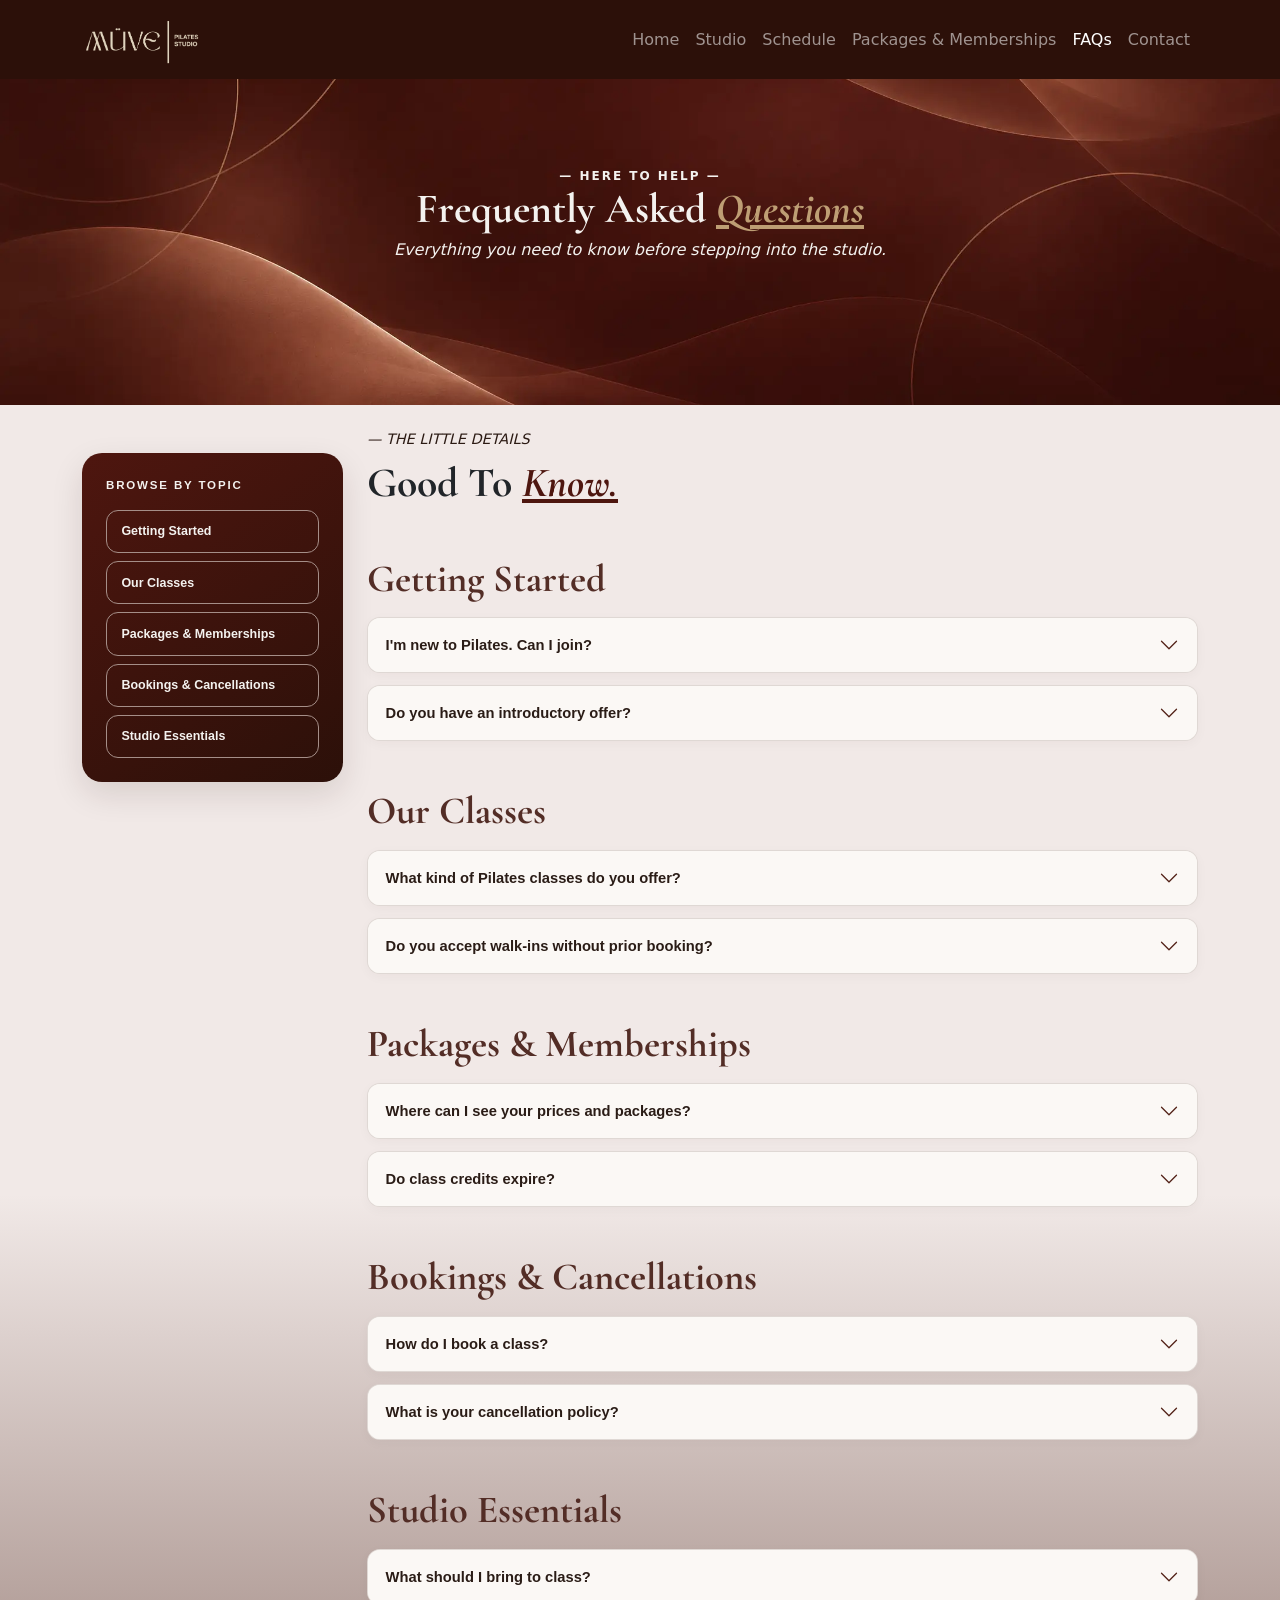
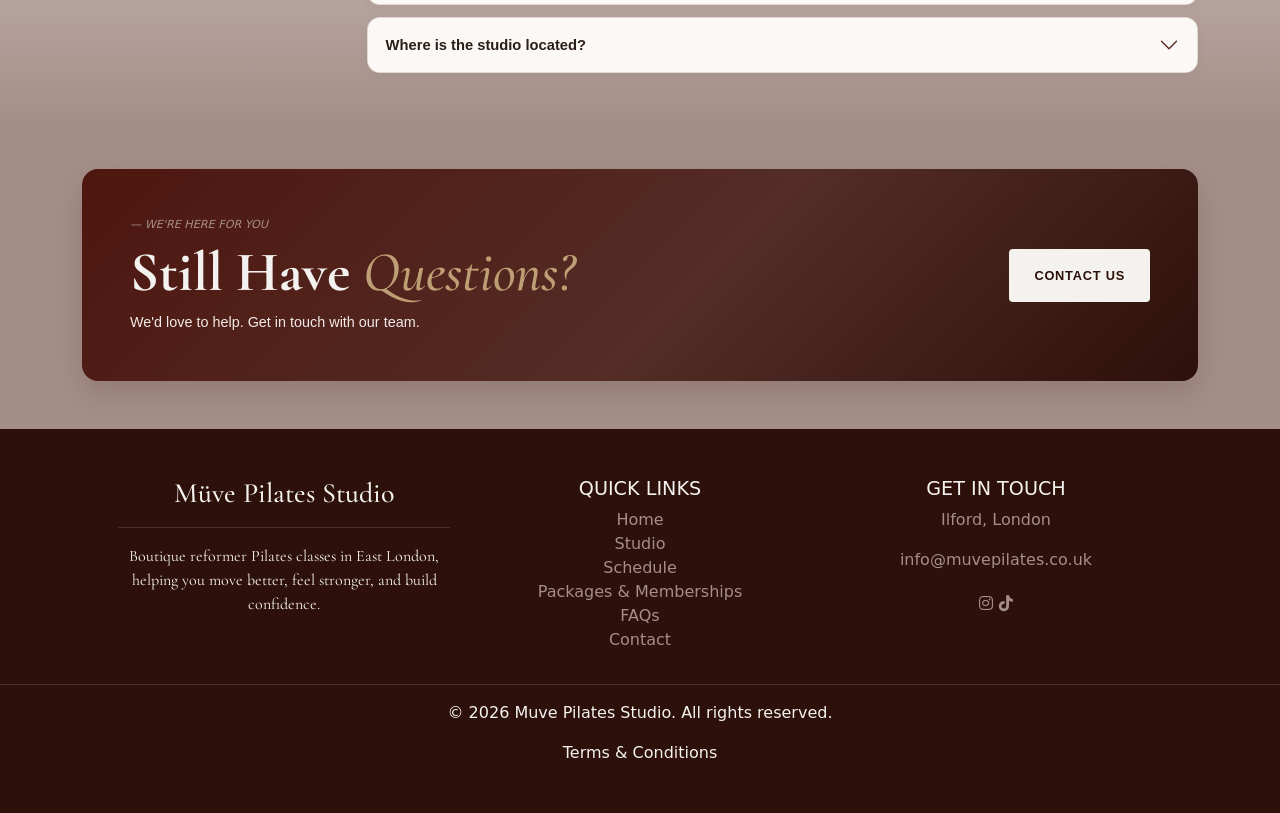
==== commit d8057a39: "Finish html and css for faqs page" ====
--- a/faqs.html
+++ b/faqs.html
@@ -63,34 +63,36 @@
 
     <main class="mt-0 flex-grow-1">
 
+        <!-- hero image -->
         <section class="faq-hero text-center py-5">
 
-            <div class="container py-4 py-md-5">
-                <p class="eyebrow mb-3">— HERE TO HELP —</p>
-                <h1 class="display-5 mb-3 section-title">Frequently Asked <em>Questions</em></h1>
-                <p class="mx-auto mb-0 hero-description">Everything you need to know before stepping into the studio.
+            <div class="container py-4 px-0 mx-auto">
+                <p class="faq-hero-eyebrow mt-4 mb-0 fw-bold">— HERE TO HELP —</p>
+                <h1 class="mb-1 section-title heading faq-hero-title">Frequently Asked <em>Questions</em></h1>
+                <p class="mb-0 faq-hero-description"><em>Everything you need to know before stepping into the
+                        studio.</em>
                 </p>
             </div>
 
         </section>
 
-        <section class="py-5">
-
-            <div class="container py-lg-4">
-
-                <div class="row g-4 g-lg-5">
+        <section id="faqs-page">
+
+            <div class="container py-4">
+
+                <div class="row g-4">
 
                     <!-- internal links for easier navigation in faqs -->
-                    <aside class="col-12 col-lg-3" aria-label="FAQ categories">
+                    <aside class="col-12 col-lg-3 mt-5" aria-label="FAQ categories">
 
                         <div class="category-panel p-3 p-sm-4">
-                            <p class="eyebrow text-uppercase mb-3">Browse by topic</p>
-                            <nav class="d-flex flex-wrap flex-lg-column gap-2" aria-label="FAQ topics">
-                                <a class="category-link" href="#getting-started">Getting started</a>
-                                <a class="category-link" href="#classes">Our classes</a>
-                                <a class="category-link" href="#packages">Packages &amp; memberships</a>
-                                <a class="category-link" href="#bookings">Bookings &amp; cancellations</a>
-                                <a class="category-link" href="#studio">Studio essentials</a>
+                            <p class="category-link-heading text-uppercase mb-3 fw-bold">Browse by topic</p>
+                            <nav class="d-flex flex-wrap flex-lg-column gap-2">
+                                <a class="category-link fw-bold" href="#getting-started">Getting Started</a>
+                                <a class="category-link fw-bold" href="#our-classes">Our Classes</a>
+                                <a class="category-link fw-bold" href="#packages">Packages & Memberships</a>
+                                <a class="category-link fw-bold" href="#bookings">Bookings & Cancellations</a>
+                                <a class="category-link fw-bold" href="#studio">Studio Essentials</a>
                             </nav>
                         </div>
 
@@ -99,15 +101,16 @@
                     <!-- accordion title -->
                     <div class="col-12 col-lg-9">
                         <div class="mb-4 mb-md-5">
-                            <p class="eyebrow mb-2">THE LITTLE DETAILS</p>
-                            <h2 id="faq-list-title" class="section-title">Good to <em>know.</em></h2>
-                            <p class="text-muted mb-0">Select a question to reveal the answer.</p>
+                            <p class="eyebrow mb-2">— THE LITTLE DETAILS</p>
+                            <h2 id="faq-list-title" class="heading section-title">Good to <em>know.</em></h2>
                         </div>
 
                         <!-- faqs accordion -->
+                        <!-- getting started -->
                         <section id="getting-started" class="faq-section mb-5">
-                            <h3 id="getting-heading" class="faq-heading mb-3">Getting started</h3>
+                            <h3 id="getting-heading" class="faq-heading mb-3">Getting Started</h3>
                             <div class="accordion" id="gettingAccordion">
+
                                 <div class="accordion-item">
                                     <h4 class="accordion-header"><button class="accordion-button collapsed"
                                             type="button" data-bs-toggle="collapse" data-bs-target="#startOne"
@@ -118,26 +121,28 @@
                                         <div class="accordion-body">Absolutely! Whether you're brand new or returning to
                                             Pilates, you're welcome at Müve. If you're unsure which class to choose,
                                             have a look at our classes listed on the website, or get in touch with our
-                                             team before booking.</div>
-                                    </div>
-                                </div>
-                                <div class="accordion-item">
-                                    <h4 class="accordion-header"><button class="accordion-button" type="button"
-                                            data-bs-toggle="collapse" data-bs-target="#startTwo" aria-expanded="true"
+                                            team before booking.</div>
+                                    </div>
+                                </div>
+                                <div class="accordion-item">
+                                    <h4 class="accordion-header"><button class="accordion-button collapsed" type="button"
+                                            data-bs-toggle="collapse" data-bs-target="#startTwo" aria-expanded="false"
                                             aria-controls="startTwo">Do you have an introductory offer?</button></h4>
-                                    <div id="startTwo" class="accordion-collapse collapse show"
+                                    <div id="startTwo" class="accordion-collapse collapse"
                                         data-bs-parent="#gettingAccordion">
                                         <div class="accordion-body">Yes! New clients can enjoy 3 introductory classes
                                             for £50. Class credits are valid for 30 days. See our <a
-                                                href="packages-and-memberships.html">Packages & Memberships</a> page for details.
-                                        </div>
-                                    </div>
-                                </div>
-                            </div>
-                        </section>
-
-                        <section id="classes" class="faq-section mb-5" aria-labelledby="classes-heading">
-                            <h3 id="classes-heading" class="faq-heading mb-3">Our classes</h3>
+                                                href="packages-and-memberships.html">Packages & Memberships</a> page for
+                                            details.
+                                        </div>
+                                    </div>
+                                </div>
+                            </div>
+                        </section>
+
+                        <!-- our classes -->
+                        <section id="our-classes" class="faq-section mb-5" aria-labelledby="classes-heading">
+                            <h3 id="classes-heading" class="faq-heading mb-3">Our Classes</h3>
                             <div class="accordion" id="classesAccordion">
                                 <div class="accordion-item">
                                     <h4 class="accordion-header"><button class="accordion-button collapsed"
@@ -146,30 +151,36 @@
                                             do you offer?</button></h4>
                                     <div id="classOne" class="accordion-collapse collapse"
                                         data-bs-parent="#classesAccordion">
-                                        <div class="accordion-body">We offer a range of classes that include, reformer pilates, 
-                                            mat pilates, jumpboard, and strength pilates. These classes are designed to build
+                                        <div class="accordion-body">We offer a range of classes that include, reformer
+                                            pilates,
+                                            mat pilates, jumpboard, and strength pilates. These classes are designed to
+                                            build
                                             strength, improve mobility and help you feel your best.
+                                        </div>
                                     </div>
                                 </div>
                                 <div class="accordion-item">
                                     <h4 class="accordion-header"><button class="accordion-button collapsed"
                                             type="button" data-bs-toggle="collapse" data-bs-target="#classTwo"
-                                            aria-expanded="false" aria-controls="classTwo">Do you accept walk-ins without prior 
-                                        booking?</button></h4>
+                                            aria-expanded="false" aria-controls="classTwo">Do you accept walk-ins
+                                            without prior
+                                            booking?</button></h4>
                                     <div id="classTwo" class="accordion-collapse collapse"
                                         data-bs-parent="#classesAccordion">
-                                        <div class="accordion-body"> We're unable to accept walk-ins, all classes must be booked online in 
-                                            advance. Same day bookings are welcome, with the <b>latest booking available up to 15 minutes 
+                                        <div class="accordion-body"> We're unable to accept walk-ins, all classes
+                                            must be booked online in
+                                            advance. Same day bookings are welcome, with the <b>latest booking
+                                                available up to 15 minutes
                                                 before the session start time</b>.
-                                            </b>
-                                        </div>
-                                    </div>
-                                </div>
-                            </div>
-                        </section>
-
+                                        </div>
+                                    </div>
+                                </div>
+                            </div>
+                        </section>
+
+                        <!-- packahes and memberships -->
                         <section id="packages" class="faq-section mb-5" aria-labelledby="packages-heading">
-                            <h3 id="packages-heading" class="faq-heading mb-3">Packages & memberships</h3>
+                            <h3 id="packages-heading" class="faq-heading mb-3">Packages & Memberships</h3>
                             <div class="accordion" id="packagesAccordion">
                                 <div class="accordion-item">
                                     <h4 class="accordion-header"><button class="accordion-button collapsed"
@@ -179,7 +190,8 @@
                                     <div id="packageOne" class="accordion-collapse collapse"
                                         data-bs-parent="#packagesAccordion">
                                         <div class="accordion-body">You'll find the current options on our <a
-                                                href="packages-and-memberships.html">Packages & Memberships</a> page.</div>
+                                                href="packages-and-memberships.html">Packages & Memberships</a> page.
+                                        </div>
                                     </div>
                                 </div>
                                 <div class="accordion-item">
@@ -189,16 +201,18 @@
                                             expire?</button></h4>
                                     <div id="packageTwo" class="accordion-collapse collapse"
                                         data-bs-parent="#packagesAccordion">
-                                        <div class="accordion-body">Yes, each of our packages have their own expiry date. Please 
-                                            ensure to check these before requesting a purchase. 
-                                        </div>
-                                    </div>
-                                </div>
-                            </div>
-                        </section>
-
+                                        <div class="accordion-body">Yes, each of our packages have their own expiry
+                                            date. Please
+                                            ensure to check these before requesting a purchase.
+                                        </div>
+                                    </div>
+                                </div>
+                            </div>
+                        </section>
+
+                        <!-- Bookings and Cancellations -->
                         <section id="bookings" class="faq-section mb-5" aria-labelledby="bookings-heading">
-                            <h3 id="bookings-heading" class="faq-heading mb-3">Bookings &amp; cancellations</h3>
+                            <h3 id="bookings-heading" class="faq-heading mb-3">Bookings & Cancellations</h3>
                             <div class="accordion" id="bookingsAccordion">
                                 <div class="accordion-item">
                                     <h4 class="accordion-header"><button class="accordion-button collapsed"
@@ -208,7 +222,8 @@
                                     <div id="bookingOne" class="accordion-collapse collapse"
                                         data-bs-parent="#bookingsAccordion">
                                         <div class="accordion-body">Head to our <a href="schedule.html">Schedule</a> to
-                                            view classes and make a booking request. We will get back to you shortly.</div>
+                                            view classes and make a booking request. We will get back to you shortly.
+                                        </div>
                                     </div>
                                 </div>
                                 <div class="accordion-item">
@@ -218,13 +233,18 @@
                                             policy?</button></h4>
                                     <div id="bookingTwo" class="accordion-collapse collapse"
                                         data-bs-parent="#bookingsAccordion">
-                                        <div class="accordion-body">You can cancel without incurring any charge or loss of credit 
-                                            if done prior than 24 hours of the booked session. We understand that things can come up, 
-                                            and we kindly ask that you give us at least <b>24 hours'</b> notice if you're unable to attend.
-                                            <br>Cancellations made after and within 24 hours of the class start time, will be charged as follows:
+                                        <div class="accordion-body">You can cancel without incurring any charge or loss
+                                            of credit
+                                            if done prior than 24 hours of the booked session. We understand that things
+                                            can come up,
+                                            and we kindly ask that you give us at least <b>24 hours'</b> notice if
+                                            you're unable to attend.
+                                            <br>Cancellations made after and within 24 hours of the class start time,
+                                            will be charged as follows:
                                             <ul>
                                                 <li><b>Class Pass holders</b> will lose one class credit</li>
-                                                <li><b>Members on unlimited plans</b> will be charged a <b>£17 no-show-fee</b></li>
+                                                <li><b>Members on unlimited plans</b> will be charged a <b>£17
+                                                        no-show-fee</b></li>
                                             </ul>
                                         </div>
                                     </div>
@@ -232,8 +252,9 @@
                             </div>
                         </section>
 
+                        <!-- studio essentials -->
                         <section id="studio" class="faq-section mb-4" aria-labelledby="studio-heading">
-                            <h3 id="studio-heading" class="faq-heading mb-3">Studio essentials</h3>
+                            <h3 id="studio-heading" class="faq-heading mb-3">Studio Essentials</h3>
                             <div class="accordion" id="studioAccordion">
                                 <div class="accordion-item">
                                     <h4 class="accordion-header"><button class="accordion-button collapsed"
@@ -242,9 +263,12 @@
                                             class?</button></h4>
                                     <div id="studioOne" class="accordion-collapse collapse"
                                         data-bs-parent="#studioAccordion">
-                                        <div class="accordion-body">Wear comfortable, form-fitting activewear that allows you 
-                                            to move freely. This is a ladies only studio so we want you to be as comfortable as 
-                                            possible. <b>Grip socks are a must for safety and hygiene</b> and if you don't have any, 
+                                        <div class="accordion-body">Wear comfortable, form-fitting activewear that
+                                            allows you
+                                            to move freely. This is a ladies only studio so we want you to be as
+                                            comfortable as
+                                            possible. <b>Grip socks are a must for safety and hygiene</b> and if you
+                                            don't have any,
                                             they can be purchased in the studio if needed.</div>
                                     </div>
                                 </div>
@@ -255,7 +279,8 @@
                                             located?</button></h4>
                                     <div id="studioTwo" class="accordion-collapse collapse"
                                         data-bs-parent="#studioAccordion">
-                                        <div class="accordion-body">Visit our <a href="studio.html">Studio</a> or <a href="contact.html">Contact</a> page
+                                        <div class="accordion-body">Visit our <a href="studio.html">Studio</a> or <a
+                                                href="contact.html">Contact</a> page
                                             for the studio's location.</div>
                                     </div>
                                 </div>
@@ -266,7 +291,21 @@
             </div>
         </section>
 
-        
+        <section id="faqs-contact">
+            <div class="container pb-5">
+                <div class="contact-cta rounded-4 p-4 p-md-5">
+                    <div class="row g-4 align-items-center">
+                        <div class="col-12 col-md-8">
+                            <p class="eyebrow mb-2">— WE'RE HERE FOR YOU</p>
+                            <h2 class="heading section-title mb-2">Still have <em>questions?</em></h2>
+                            <p class="mb-0">We'd love to help. Get in touch with our team.</p>
+                        </div>
+                        <div class="col-12 col-md-4 text-md-end"><a class="btn btn-muve px-4 py-3"
+                                href="packages-and-memberships.html#contact">CONTACT US</a></div>
+                    </div>
+                </div>
+            </div>
+        </section>
 
     </main>
 
--- a/assets/css/styles.css
+++ b/assets/css/styles.css
@@ -1070,6 +1070,7 @@
     padding: 1.8rem 0 1.4rem;
     max-width: 100%;
 }
+
 /* makes table sit in the center */
 .calendar-table {
     width: 100%;
@@ -1127,11 +1128,12 @@
 }
 
 /* the day you just tapped */
-.calendar-day:not(.day-disabled):focus { 
+.calendar-day:not(.day-disabled):focus {
     background: var(--secondary-color);
     border-color: var(--primary-color);
     color: var(--tertiary-color);
 }
+
 /* colour key */
 .calendar-legend {
     display: flex;
@@ -1174,7 +1176,8 @@
     justify-content: center;
 }
 
-.schedule-panel::before { /* panel decoration */
+.schedule-panel::before {
+    /* panel decoration */
     content: "";
     position: absolute;
     inset: 14px;
@@ -1212,7 +1215,7 @@
     border-bottom: 1px solid var(--primary-color-highlight);
 }
 
- .available-classes-table tbody tr:hover {
+.available-classes-table tbody tr:hover {
     background: rgba(255, 253, 249, .6);
 }
 
@@ -1225,7 +1228,7 @@
     font-size: .64rem;
     font-weight: 400;
     letter-spacing: .1em;
-    padding: 5px 10px;    
+    padding: 5px 10px;
 }
 
 .book-now-btn:hover,
@@ -1287,9 +1290,9 @@
 #class-prep {
     background-color: var(--primary-color-highlight);
     padding: 50px 0;
-    background: 
-    radial-gradient(ellipse at 20% 0%, rgba(77, 14, 17, 0.55), transparent 60%),
-    linear-gradient(180deg, var(--tertiary-color-highlight), var(--secondary-color-darker));
+    background:
+        radial-gradient(ellipse at 20% 0%, rgba(77, 14, 17, 0.55), transparent 60%),
+        linear-gradient(180deg, var(--tertiary-color-highlight), var(--secondary-color-darker));
 }
 
 #class-prep .section-title {
@@ -1309,6 +1312,7 @@
 .before-class-text {
     color: white;
 }
+
 /* not ready to book section */
 #schedule-cta {
     background-color: var(--secondary-color-highlight);
@@ -1370,32 +1374,6 @@
 .packages-hero-heading em {
     color: rgb(190, 158, 116);
 }
-
-
-/* intro offer */
-/* hero */
-.packages-hero-img {
-    min-height: 25vh;
-    padding: 110px 0 60px;
-    background:
-        radial-gradient(ellipse at 85% -10%, rgba(107, 30, 46, .5), transparent 55%),
-        var(--primary-color-darker);
-    color: var(--secondary-color-darker);
-    position: relative;
-    overflow: hidden;
-}
-
-.packages-hero-img::before {
-    content: "";
-    position: absolute;
-    width: 520px;
-    height: 520px;
-    border-radius: 50%;
-    border: 1px solid rgba(201, 165, 126, .14);
-    left: -160px;
-    bottom: -260px;
-}
-
 
 .packages-hero-heading {
     font-family: var(--heading-font);
@@ -1695,4 +1673,237 @@
 #booking-inquiry .button {
     background-color: var(--primary-color);
     color: var(--secondary-color);
+}
+
+/* FAQS PAGE */
+.faq-hero {
+    height: 45vh;
+    background:
+        url("../images/faqs-hero.webp") center / cover no-repeat;
+    display: flex;
+    align-items: center;
+    justify-content: center;
+    padding: 140px 20px 65px;
+    /* account for fixed navbar */
+    padding: 70px 0 10px;
+    display: grid;
+    place-items: center;
+}
+
+.faq-hero-eyebrow {
+    color: var(--secondary-color);
+    letter-spacing: 2px;
+    font-size: 12px;
+}
+
+.faq-hero-title,
+.faq-hero-description {
+    color: var(--secondary-color);
+}
+
+.faq-hero-title em {
+    color: rgb(190, 158, 116);
+}
+
+/* page content */
+#faqs-page {
+    background: linear-gradient(to bottom, var(--secondary-color-highlight)60%, var(--secondary-color-darker));
+}
+
+/* internal links */
+#faqs-page .category-panel {
+    background: linear-gradient(145deg, var(--primary-color), var(--primary-color-darker));
+    border-radius: 20px;
+    box-shadow: 0 12px 32px rgba(44, 16, 9, .12);
+}
+
+#faqs-page .category-link-heading {
+color: var(--secondary-color);
+font-family: var(--body-font);
+font-size: .72rem;
+letter-spacing: .16em;
+}
+
+#faqs-page .category-link {
+    padding: .7rem .9rem;
+    border: 1px solid var(--secondary-color-darker);
+    border-radius: 12px;
+    color: var(--secondary-color);
+    font-family: var(--body-font);
+    font-size: .78rem;
+    text-decoration: none;
+}
+
+#faqs-page .category-link:hover {
+    background: var(--secondary-color-highlight);
+    border-color: var(--secondary-color-highlight);
+    color: var(--primary-color-darker);
+}
+
+/* section headings and anchor spacing */
+#faqs-page .faq-section {
+    scroll-margin-top: 100px;
+}
+
+#faqs-page .faq-heading {
+    color: var(--primary-color-highlight);
+    font-family: var(--heading-font);
+    font-size: clamp(2rem, 3vw, 2.4rem);
+    font-weight: 700;
+    line-height: 1.15;
+}
+
+/* FAQ-only Bootstrap accordion overrides */
+#faqs-page .accordion {
+    --bs-accordion-border-width: 0;
+    --bs-accordion-bg: transparent;
+    display: grid;
+    gap: .7rem;
+    min-width: 0;
+}
+
+#faqs-page .accordion-item {
+    overflow: hidden;
+    min-width: 0;
+    border: 1px solid var(--line);
+    border-radius: 13px !important;
+    background: #fbf8f5;
+    box-shadow: 0 3px 12px rgba(44, 16, 9, .035);
+}
+
+#faqs-page .accordion-header {
+    margin: 0;
+}
+
+#faqs-page .accordion-button {
+    min-width: 0;
+    padding: 1rem 1.1rem;
+    border-radius: 0 !important;
+    background: #fbf8f5;
+    color: var(--tertiary-color);
+    font-family: var(--body-font);
+    font-size: clamp(.79rem, 1.3vw, .92rem);
+    font-weight: 600;
+    line-height: 1.55;
+    text-align: left;
+    text-transform: none;
+    box-shadow: none;
+    overflow-wrap: anywhere;
+    gap: .7rem;
+}
+
+#faqs-page .accordion-button:hover {
+    background: var(--secondary-color-highlight);
+}
+
+#faqs-page .accordion-button:not(.collapsed) {
+    background: linear-gradient(105deg, #f0e1dc, var(--secondary-color-highlight));
+    color: var(--primary-color);
+    box-shadow: none;
+}
+
+#faqs-page .accordion-button::after {
+    flex-shrink: 0;
+    margin-left: auto;
+    filter: none;
+    /* Recolour Bootstrap's SVG arrow using a CSS filter */
+    filter: brightness(0) saturate(100%) invert(16%) sepia(31%) saturate(1376%) hue-rotate(325deg) brightness(92%) contrast(97%);
+}
+
+#faqs-page .accordion-button:not(.collapsed)::after {
+    filter: brightness(0) saturate(100%) invert(16%) sepia(31%) saturate(1376%) hue-rotate(325deg) brightness(92%) contrast(97%);
+}
+
+#faqs-page .accordion-body {
+    padding: 1rem 1.1rem 1.25rem;
+    border-top: 1px solid var(--line);
+    border-radius: 0 !important;
+    background: #fbf8f5;
+    color: var(--tertiary-color-highlight);
+    font-family: var(--body-font);
+    font-size: .88rem !important;
+    font-weight: 400;
+    line-height: 1.8;
+    overflow-wrap: anywhere;
+}
+
+#faqs-page .accordion-body a {
+    color: var(--primary-color);
+    font-weight: 600;
+    text-decoration-color: #b88968;
+    text-underline-offset: 3px;
+}
+
+#faqs-page .accordion-body a:hover {
+    color: var(--primary-color-highlight);
+}
+
+#faqs-page .accordion-body ul {
+    padding-left: 1.3rem;
+    margin-top: .75rem;
+    margin-bottom: 0;
+}
+
+#faqs-page .accordion-body li+li {
+    margin-top: .35rem;
+}
+
+/* contact section */
+#faqs-contact {
+    background-color: var(--secondary-color-darker);
+    padding-top: 3rem;
+}
+
+.contact-cta {
+    position: relative;
+    background: linear-gradient(
+        135deg,
+        var(--primary-color) 0%,
+        var(--primary-color-highlight) 55%,
+        var(--primary-color-darker) 100%
+    );
+    box-shadow: 0 12px 30px rgba(44, 16, 9, 0.15);
+}
+
+.contact-cta .eyebrow {
+    color: var(--secondary-color-darker);
+    font-size: 0.7rem;
+}
+
+.contact-cta .section-title {
+    font-family: var(--heading-font);
+    font-size: clamp(2.2rem, 5vw, 3.5rem);
+    font-weight: 700;
+    line-height: 1.1;
+    color: var(--secondary-color);
+}
+
+.contact-cta .section-title em {
+    color: rgb(190, 158, 116);
+    font-weight: 500;
+    text-decoration: none;
+}
+
+.contact-cta p:not(.eyebrow) {
+    color: var(--secondary-color-highlight);
+    font-family: var(--body-font);
+    font-size: 0.9rem;
+}
+
+/* button */
+.contact-cta .btn-muve {
+    background-color: var(--secondary-color);
+    color: var(--primary-color-darker);
+    border-radius: 4px;
+    font-family: var(--body-font);
+    font-size: 0.8rem;
+    font-weight: 600;
+    letter-spacing: 0.06em;    
+}
+
+.contact-cta .btn-muve:hover {
+    background-color: rgb(190, 158, 116);
+    border-color: rgb(190, 158, 116);
+    color: var(--primary-color-darker);
+    transform: translateY(-2px);
 }
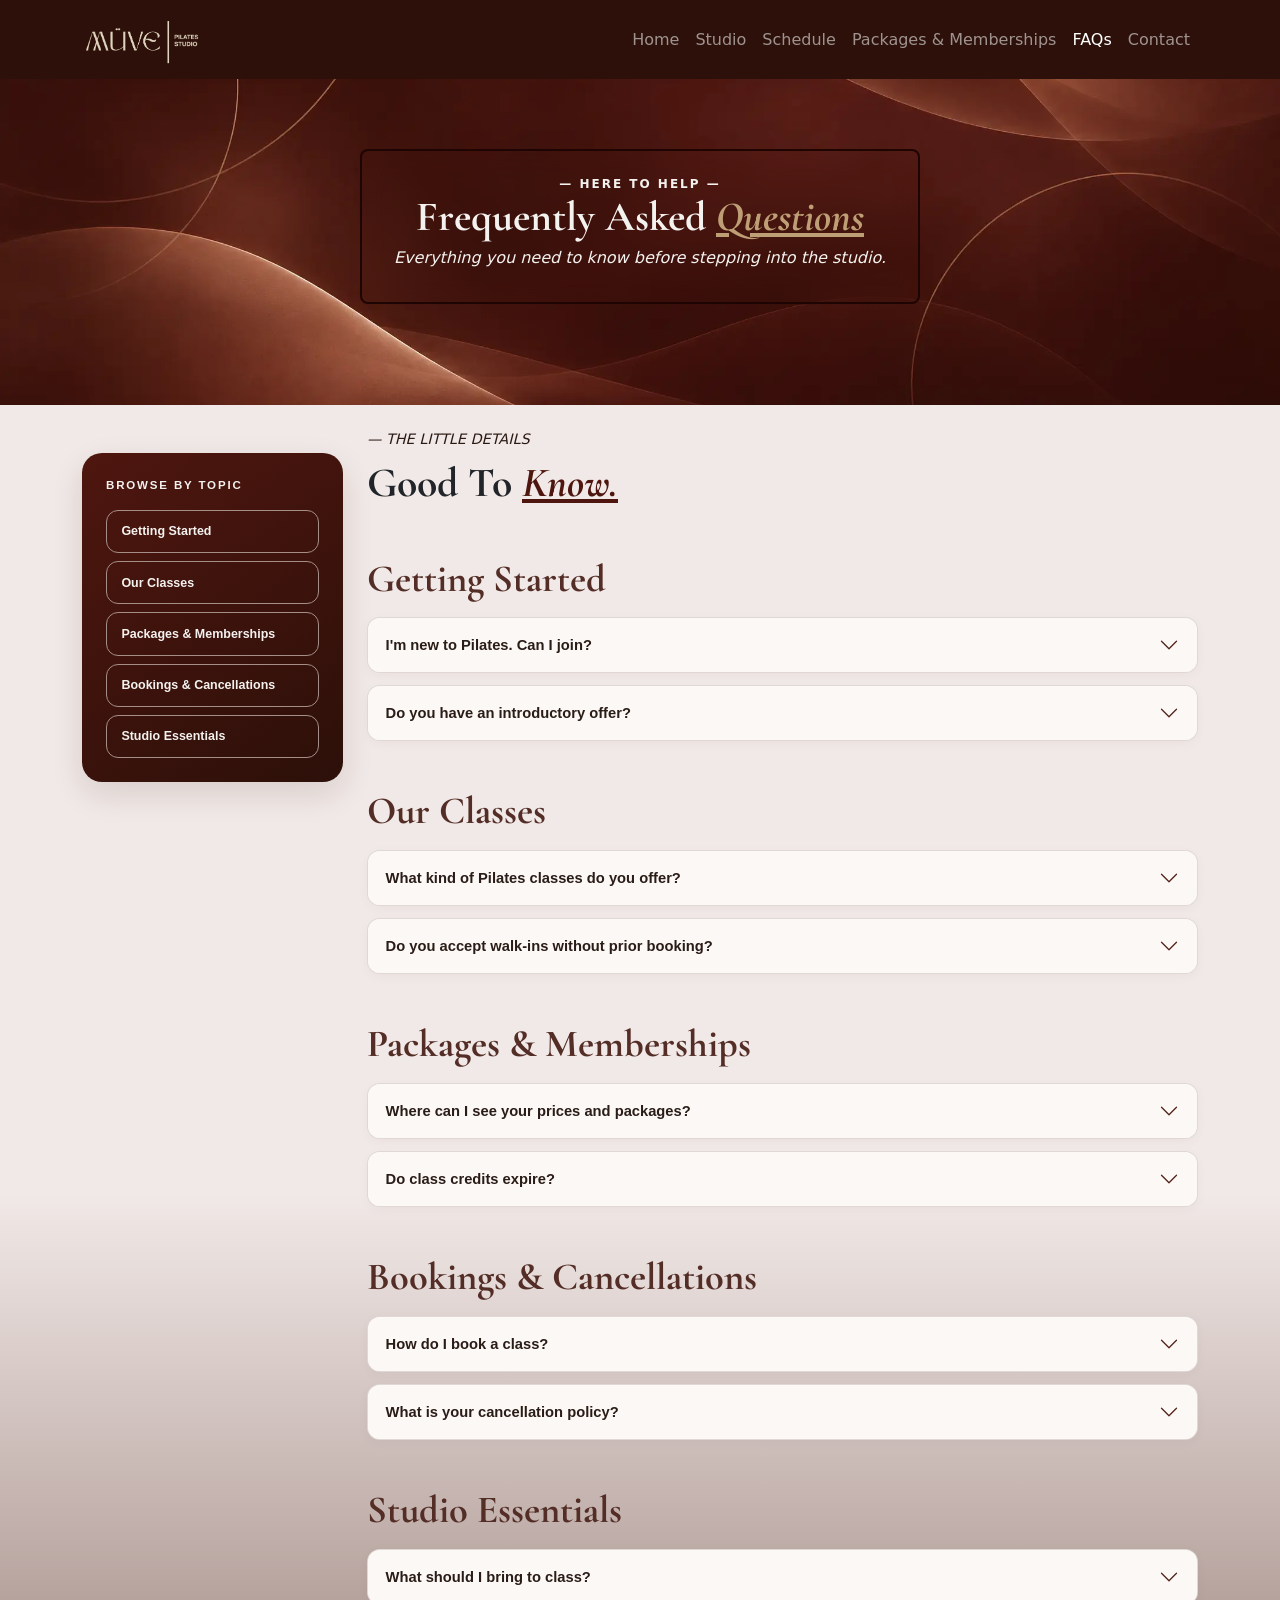
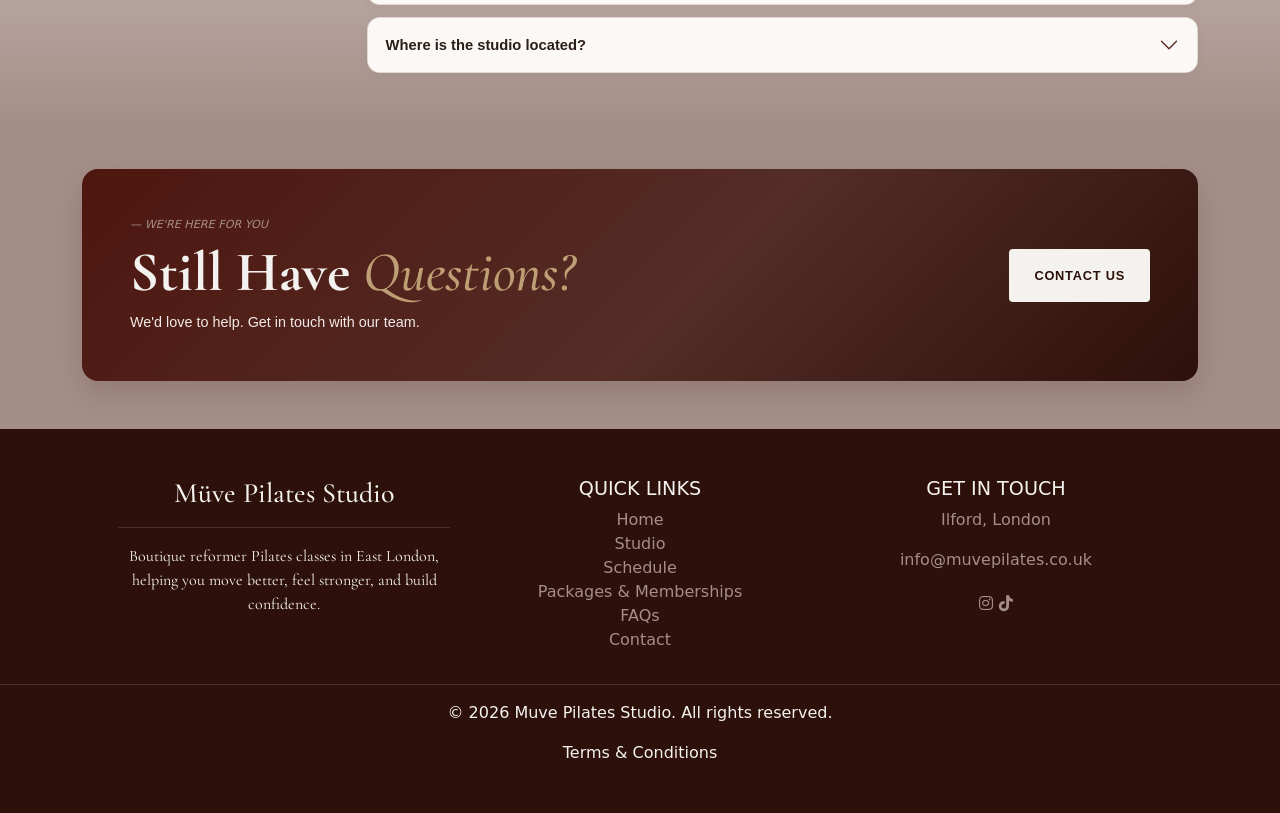
==== commit 60a7dcf9: "Add blur behind hero contents across all pages for consistent styling" ====
--- a/faqs.html
+++ b/faqs.html
@@ -66,7 +66,7 @@
         <!-- hero image -->
         <section class="faq-hero text-center py-5">
 
-            <div class="container py-4 px-0 mx-auto">
+            <div class="container faq-content py-4 mt-5 px-0 mx-auto">
                 <p class="faq-hero-eyebrow mt-4 mb-0 fw-bold">— HERE TO HELP —</p>
                 <h1 class="mb-1 section-title heading faq-hero-title">Frequently Asked <em>Questions</em></h1>
                 <p class="mb-0 faq-hero-description"><em>Everything you need to know before stepping into the
--- a/assets/css/styles.css
+++ b/assets/css/styles.css
@@ -709,7 +709,7 @@
 /* STUDIO */
 .about-hero-img {
     min-height: 45vh;
-    background-image: url("../images/about-hero.webp");
+    background-image: url("../images/studio-hero.webp");
     background-size: cover;
     background-position: center;
     background-repeat: no-repeat;
@@ -1004,6 +1004,12 @@
 .schedule-hero-content {
     max-width: 850px;
     margin: 0 auto;
+    backdrop-filter: blur(12px);
+    border-radius: 8px;
+    border: 2px solid rgb(31, 4, 4);
+    padding: 1rem;
+    max-width: 600px;
+    margin: 0 auto;
 }
 
 .schedule-eyebrow {
@@ -1018,7 +1024,7 @@
 
 .schedule-hero-heading {
     font-family: var(--heading-font);
-    font-size: clamp(3rem, 6vw, 5rem);
+    font-size: 41.6px;
     font-weight: 700;
     line-height: 1;
     color: var(--secondary-color);
@@ -1361,6 +1367,15 @@
 .hero .row {
     width: 100%;
     min-height: 0;
+}
+
+.package-hero-content {
+    backdrop-filter: blur(12px);
+    border-radius: 8px;
+    border: 2px solid rgb(31, 4, 4);
+    padding: 1rem;
+    max-width: 600px;
+    margin: 0 auto;
 }
 
 .package-hero-content .hero-tagline {
@@ -1688,6 +1703,15 @@
     padding: 70px 0 10px;
     display: grid;
     place-items: center;
+}
+
+.faq-content {
+    backdrop-filter: blur(12px);
+    border-radius: 8px;
+    border: 2px solid rgb(31, 4, 4);
+    padding: 0 2rem 2rem 2rem !important;
+    max-width: 600px;
+    margin: 0 auto;
 }
 
 .faq-hero-eyebrow {
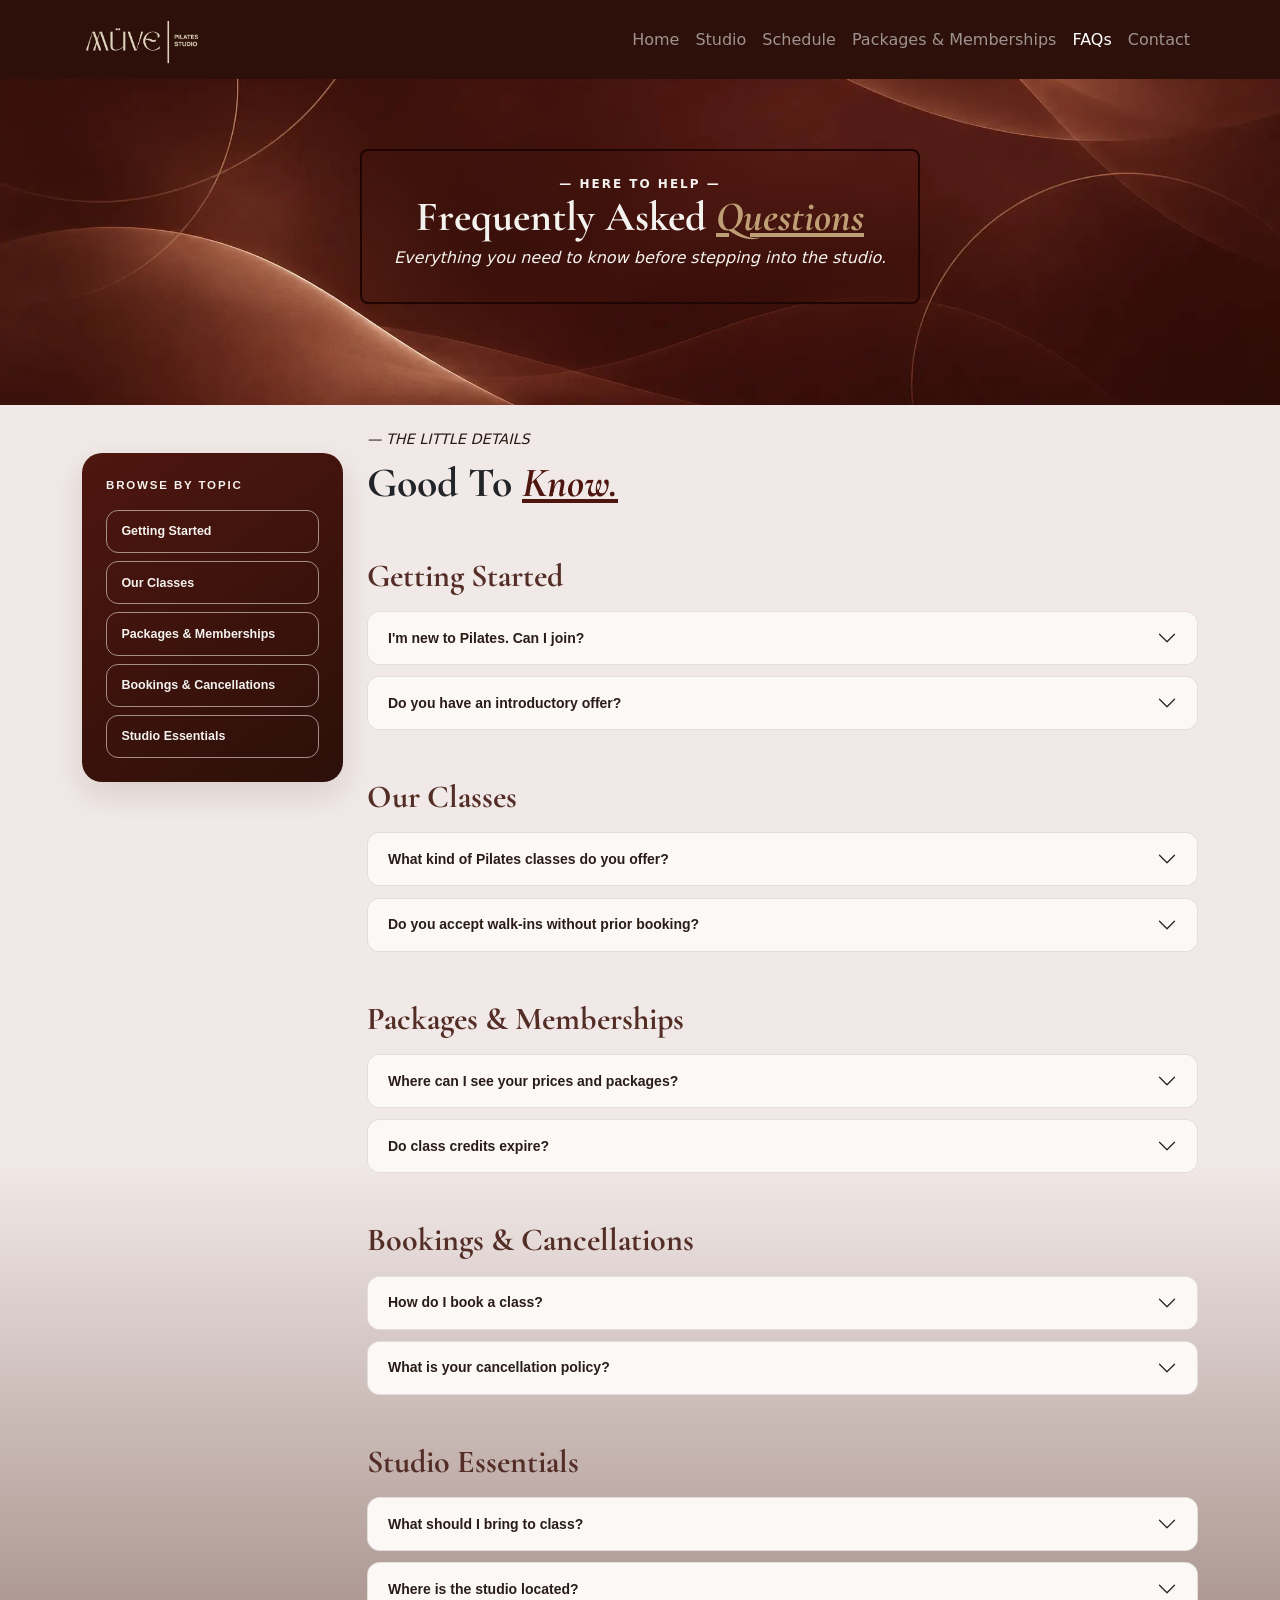
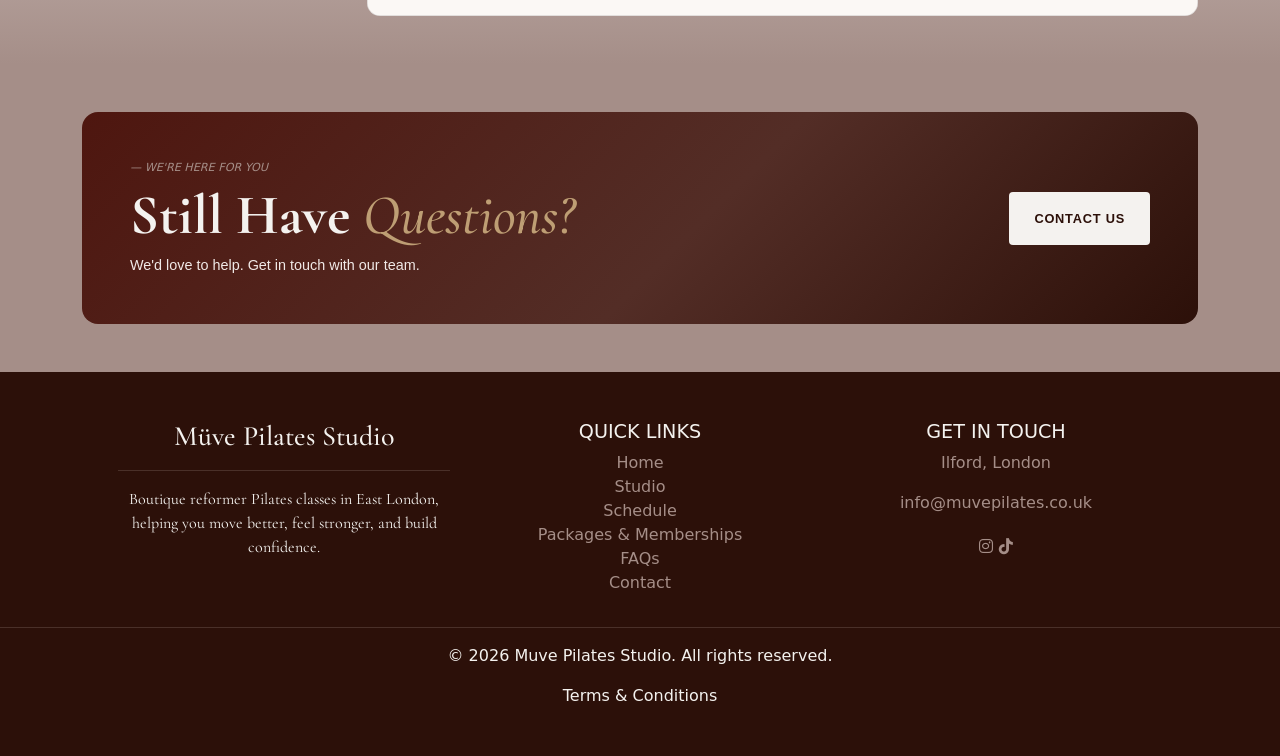
==== commit 4abd9765: "Add timeline and remove unnecessary css code. Update readme file." ====
--- a/faqs.html
+++ b/faqs.html
@@ -82,7 +82,7 @@
 
                 <div class="row g-4">
 
-                    <!-- internal links for easier navigation in faqs -->
+                    <!-- internal links for easier navigation on mobile -->
                     <aside class="col-12 col-lg-3 mt-5" aria-label="FAQ categories">
 
                         <div class="category-panel p-3 p-sm-4">
@@ -108,7 +108,7 @@
                         <!-- faqs accordion -->
                         <!-- getting started -->
                         <section id="getting-started" class="faq-section mb-5">
-                            <h3 id="getting-heading" class="faq-heading mb-3">Getting Started</h3>
+                            <h3 id="getting-heading" class="faq-heading mb-3 fw-bold">Getting Started</h3>
                             <div class="accordion" id="gettingAccordion">
 
                                 <div class="accordion-item">
@@ -142,7 +142,7 @@
 
                         <!-- our classes -->
                         <section id="our-classes" class="faq-section mb-5" aria-labelledby="classes-heading">
-                            <h3 id="classes-heading" class="faq-heading mb-3">Our Classes</h3>
+                            <h3 id="classes-heading" class="faq-heading mb-3 fw-bold">Our Classes</h3>
                             <div class="accordion" id="classesAccordion">
                                 <div class="accordion-item">
                                     <h4 class="accordion-header"><button class="accordion-button collapsed"
@@ -180,7 +180,7 @@
 
                         <!-- packahes and memberships -->
                         <section id="packages" class="faq-section mb-5" aria-labelledby="packages-heading">
-                            <h3 id="packages-heading" class="faq-heading mb-3">Packages & Memberships</h3>
+                            <h3 id="packages-heading" class="faq-heading mb-3 fw-bold">Packages & Memberships</h3>
                             <div class="accordion" id="packagesAccordion">
                                 <div class="accordion-item">
                                     <h4 class="accordion-header"><button class="accordion-button collapsed"
@@ -212,7 +212,7 @@
 
                         <!-- Bookings and Cancellations -->
                         <section id="bookings" class="faq-section mb-5" aria-labelledby="bookings-heading">
-                            <h3 id="bookings-heading" class="faq-heading mb-3">Bookings & Cancellations</h3>
+                            <h3 id="bookings-heading" class="faq-heading mb-3 fw-bold">Bookings & Cancellations</h3>
                             <div class="accordion" id="bookingsAccordion">
                                 <div class="accordion-item">
                                     <h4 class="accordion-header"><button class="accordion-button collapsed"
@@ -254,7 +254,7 @@
 
                         <!-- studio essentials -->
                         <section id="studio" class="faq-section mb-4" aria-labelledby="studio-heading">
-                            <h3 id="studio-heading" class="faq-heading mb-3">Studio Essentials</h3>
+                            <h3 id="studio-heading" class="faq-heading mb-3 fw-bold">Studio Essentials</h3>
                             <div class="accordion" id="studioAccordion">
                                 <div class="accordion-item">
                                     <h4 class="accordion-header"><button class="accordion-button collapsed"
@@ -301,7 +301,7 @@
                             <p class="mb-0">We'd love to help. Get in touch with our team.</p>
                         </div>
                         <div class="col-12 col-md-4 text-md-end"><a class="btn btn-muve px-4 py-3"
-                                href="packages-and-memberships.html#contact">CONTACT US</a></div>
+                                href="packages-and-memberships.html#booking-inquiry">CONTACT US</a></div>
                     </div>
                 </div>
             </div>
--- a/assets/css/styles.css
+++ b/assets/css/styles.css
@@ -192,7 +192,7 @@
 
 .class-card:hover {
     transform: translateY(-8px);
-    box-shadow: var(--shadow-card);
+    box-shadow: var(--tertiary-color);
     border-color: transparent;
 }
 
@@ -205,7 +205,7 @@
 }
 
 .class-num {
-    font-family: var(--font-display);
+    font-family: var(--body-font);
     font-style: italic;
     font-size: 2.6rem;
     color: var(--tertiary-color-highlight);
@@ -222,7 +222,7 @@
 }
 
 .class-card p {
-    color: var(--tertiary-color-soft);
+    color: var(--tertiary-color-highlight);
     font-size: .96rem;
     margin-bottom: 1.6rem;
     flex-grow: 1;
@@ -454,6 +454,10 @@
     color: var(--primary-color);
 }
 
+#why-us p {
+    color: var(--secondary-color);
+}
+
 /* reviews */
 #reviews {
     background-color: var(--secondary-color);
@@ -753,12 +757,13 @@
     color: var(--secondary-color);
     font-weight: 300;
     font-family: var(--heading-font);
+    font-size: 1.2rem;
+}
+
+.about-hero-text {
+    color: var(--secondary-color);
     font-size: 1rem;
-}
-
-.about-hero-text {
-    color: var(--secondary-color);
-    font-size: 11px;
+    font-style: italic;
 }
 
 .about-hero-content hr {
@@ -766,7 +771,7 @@
 }
 
 /* internal links styling */
-#internal-links {
+#internal-navigation-section {
     padding: 20px 0;
     background-color: var(--secondary-color-highlight);
 }
@@ -876,7 +881,7 @@
     font-family: var(--heading-font);
     text-transform: none;
     font-weight: 700;
-    font-size: 15px;
+    font-size: 1.1rem;
 }
 
 .phone-mockup-img img {
@@ -957,7 +962,7 @@
     padding: 4.5rem 2.5rem;
     position: relative;
     overflow: hidden;
-    box-shadow: var(--shadow-soft);
+    box-shadow: var(--tertiary-color);
     outline: 2px solid rgb(228, 191, 143);
 }
 
@@ -1152,7 +1157,7 @@
     font-size: 12px;
     letter-spacing: .16em;
     text-transform: uppercase;
-    color: var(--ink-soft);
+    color: var(--tertiary-color-warmer);
 }
 
 .legend-dot {
@@ -1317,6 +1322,50 @@
 
 .before-class-text {
     color: white;
+}
+
+/* find your flow timeline */
+#flow-timeline {
+    background-color: var(--secondary-color-highlight);
+}
+/* adds space between each timeline step */
+.timeline-item {
+    min-height: 150px;
+}
+
+.timeline-text {
+    color: var(--tertiary-color);
+    font-weight: 500;
+}
+
+/* positions the numbered circles in the center */
+.timeline-center {
+    position: relative;
+    display: flex;
+    justify-content: center;
+}
+
+/* creates th vertical line connecting the circles */
+.timeline-center::before {
+    content: "";
+    position: absolute;
+    top: 0;
+    bottom: 0;
+    width: 2px;
+    background: var(--secondary-color-darker);
+}
+
+/* styles and keeps circles above the line (z-index) */
+.timeline-marker {
+    position: relative;
+    z-index: 1;
+    display: grid;
+    place-items: center;
+    width: 42px;
+    height: 42px;
+    border-radius: 50%;
+    background: var(--primary-color);
+    color: var(--secondary-color);
 }
 
 /* not ready to book section */
@@ -1772,48 +1821,30 @@
 #faqs-page .faq-heading {
     color: var(--primary-color-highlight);
     font-family: var(--heading-font);
-    font-size: clamp(2rem, 3vw, 2.4rem);
-    font-weight: 700;
-    line-height: 1.15;
-}
-
-/* FAQ-only Bootstrap accordion overrides */
+    font-size: 2rem;
+}
+
+/* override bootstrap accordion styling for spacing */
 #faqs-page .accordion {
-    --bs-accordion-border-width: 0;
-    --bs-accordion-bg: transparent;
     display: grid;
     gap: .7rem;
-    min-width: 0;
 }
 
 #faqs-page .accordion-item {
-    overflow: hidden;
-    min-width: 0;
+    overflow: hidden;  
     border: 1px solid var(--line);
     border-radius: 13px !important;
-    background: #fbf8f5;
-    box-shadow: 0 3px 12px rgba(44, 16, 9, .035);
-}
-
-#faqs-page .accordion-header {
-    margin: 0;
 }
 
 #faqs-page .accordion-button {
-    min-width: 0;
-    padding: 1rem 1.1rem;
     border-radius: 0 !important;
     background: #fbf8f5;
     color: var(--tertiary-color);
     font-family: var(--body-font);
-    font-size: clamp(.79rem, 1.3vw, .92rem);
+    font-size: 14px;
     font-weight: 600;
-    line-height: 1.55;
-    text-align: left;
     text-transform: none;
-    box-shadow: none;
     overflow-wrap: anywhere;
-    gap: .7rem;
 }
 
 #faqs-page .accordion-button:hover {
@@ -1822,54 +1853,22 @@
 
 #faqs-page .accordion-button:not(.collapsed) {
     background: linear-gradient(105deg, #f0e1dc, var(--secondary-color-highlight));
-    color: var(--primary-color);
-    box-shadow: none;
-}
-
-#faqs-page .accordion-button::after {
-    flex-shrink: 0;
-    margin-left: auto;
-    filter: none;
-    /* Recolour Bootstrap's SVG arrow using a CSS filter */
-    filter: brightness(0) saturate(100%) invert(16%) sepia(31%) saturate(1376%) hue-rotate(325deg) brightness(92%) contrast(97%);
-}
-
+}
+/* makes button arrow stay dark when clicked */
 #faqs-page .accordion-button:not(.collapsed)::after {
-    filter: brightness(0) saturate(100%) invert(16%) sepia(31%) saturate(1376%) hue-rotate(325deg) brightness(92%) contrast(97%);
+    filter: brightness(0);
 }
 
 #faqs-page .accordion-body {
-    padding: 1rem 1.1rem 1.25rem;
     border-top: 1px solid var(--line);
-    border-radius: 0 !important;
-    background: #fbf8f5;
     color: var(--tertiary-color-highlight);
     font-family: var(--body-font);
-    font-size: .88rem !important;
-    font-weight: 400;
-    line-height: 1.8;
     overflow-wrap: anywhere;
 }
 
 #faqs-page .accordion-body a {
     color: var(--primary-color);
     font-weight: 600;
-    text-decoration-color: #b88968;
-    text-underline-offset: 3px;
-}
-
-#faqs-page .accordion-body a:hover {
-    color: var(--primary-color-highlight);
-}
-
-#faqs-page .accordion-body ul {
-    padding-left: 1.3rem;
-    margin-top: .75rem;
-    margin-bottom: 0;
-}
-
-#faqs-page .accordion-body li+li {
-    margin-top: .35rem;
 }
 
 /* contact section */
@@ -1879,14 +1878,7 @@
 }
 
 .contact-cta {
-    position: relative;
-    background: linear-gradient(
-        135deg,
-        var(--primary-color) 0%,
-        var(--primary-color-highlight) 55%,
-        var(--primary-color-darker) 100%
-    );
-    box-shadow: 0 12px 30px rgba(44, 16, 9, 0.15);
+    background: linear-gradient(135deg, var(--primary-color) 0%, var(--primary-color-highlight) 55%, var(--primary-color-darker) 100%);
 }
 
 .contact-cta .eyebrow {
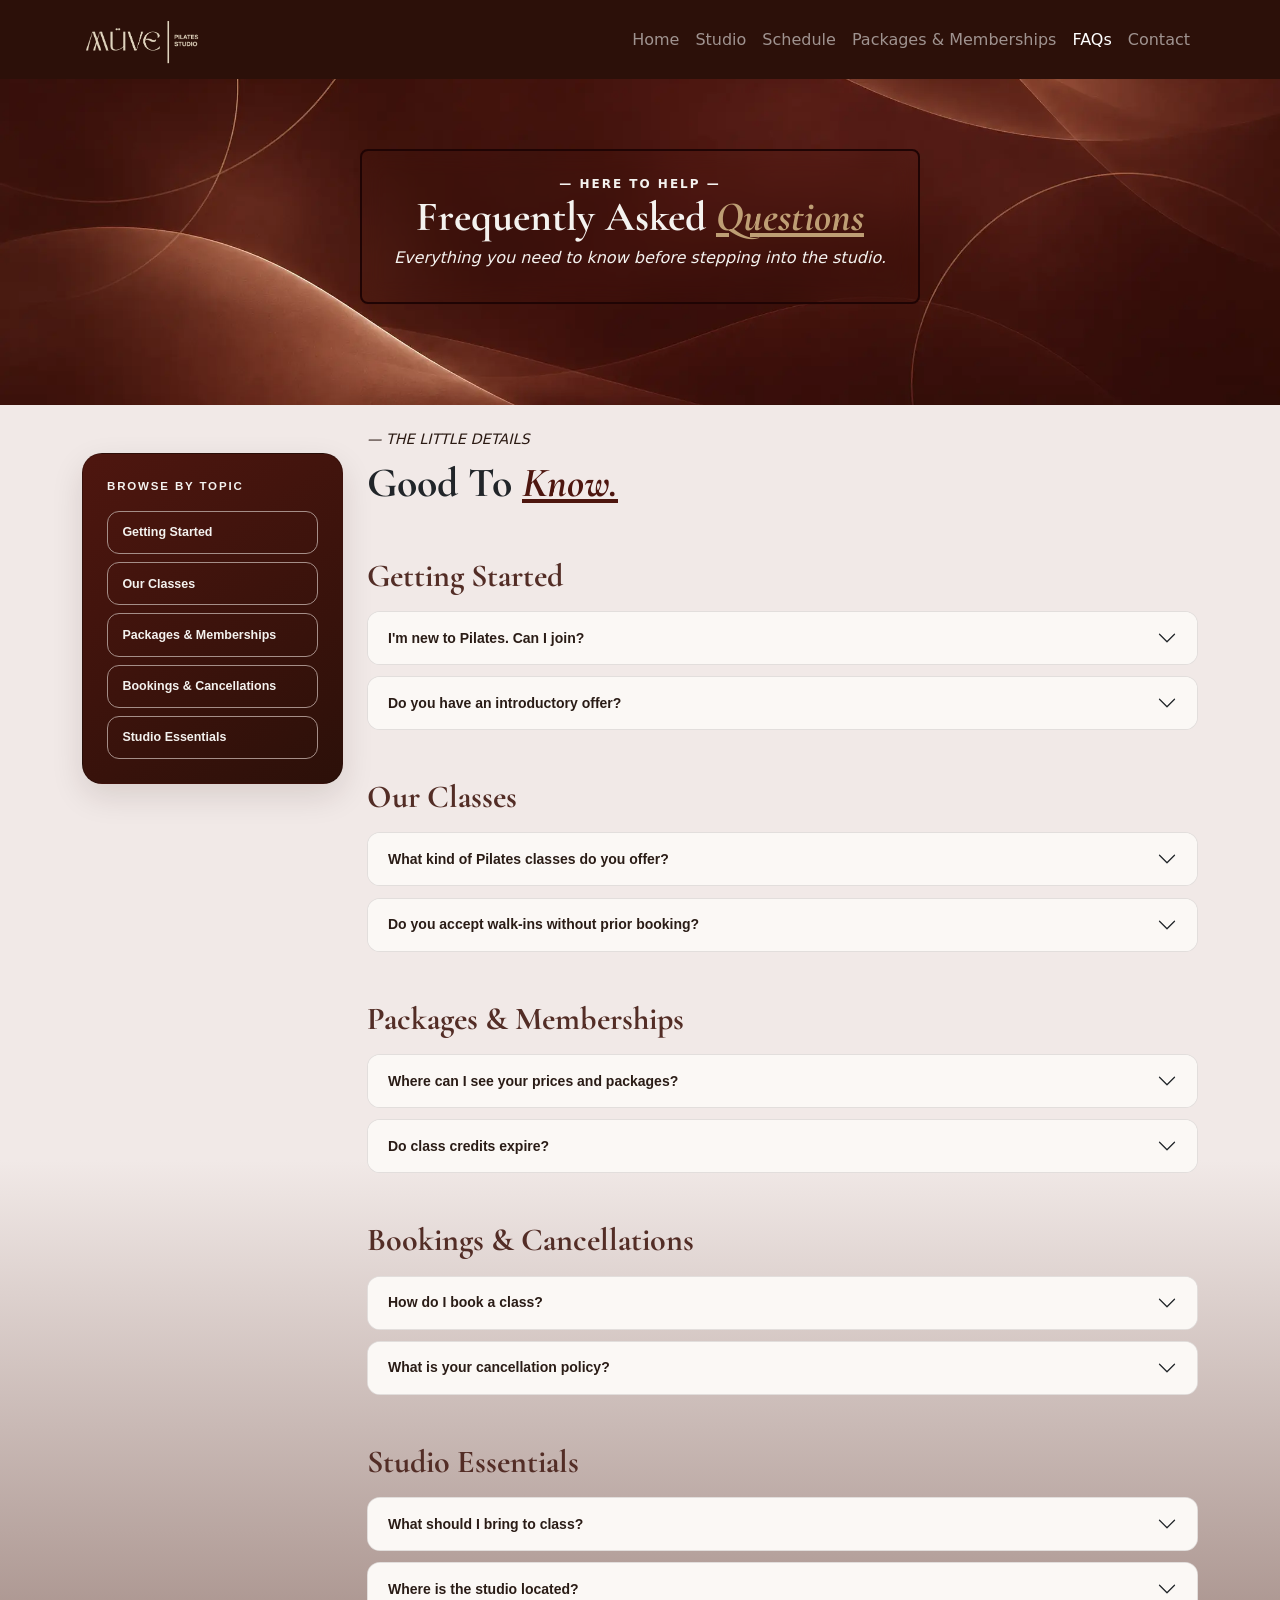
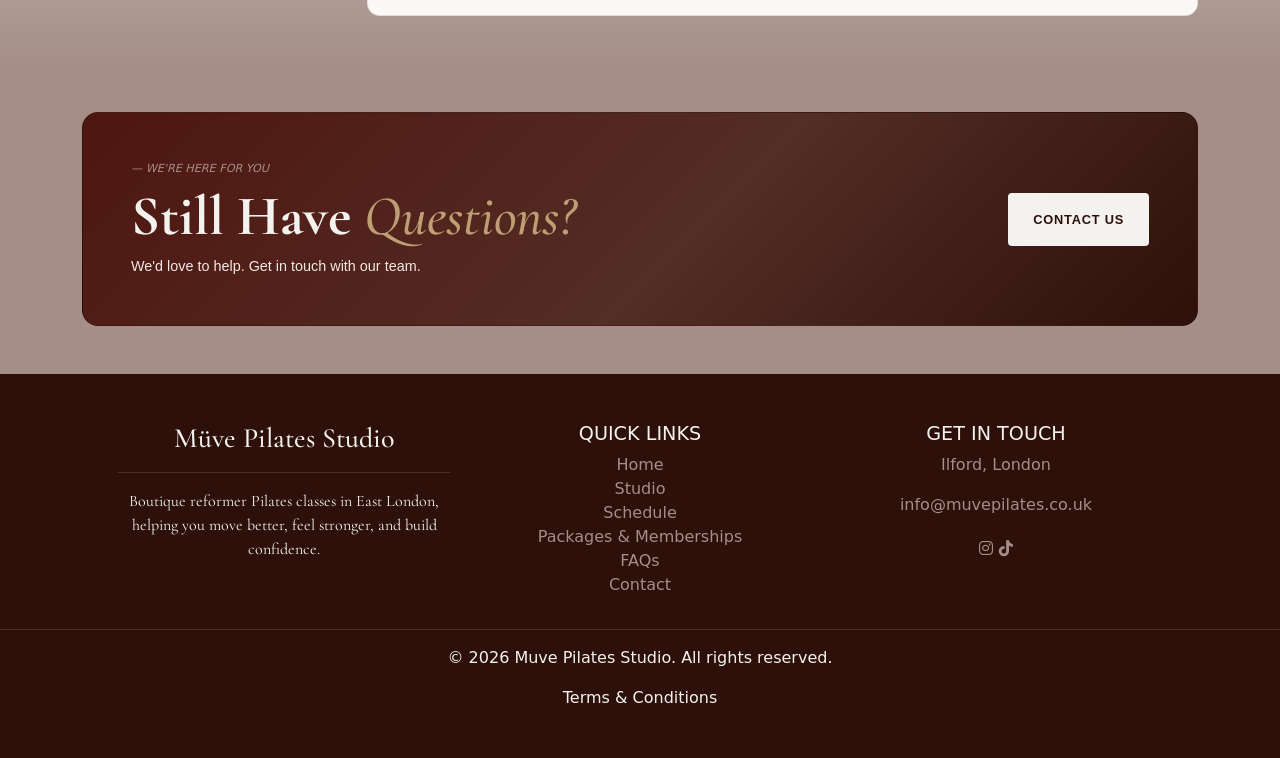
==== commit 1027641e: "Add more explanatory comments onto each page" ====
--- a/faqs.html
+++ b/faqs.html
@@ -76,6 +76,7 @@
 
         </section>
 
+        
         <section id="faqs-page">
 
             <div class="container py-4">
@@ -84,8 +85,9 @@
 
                     <!-- internal links for easier navigation on mobile -->
                     <aside class="col-12 col-lg-3 mt-5" aria-label="FAQ categories">
-
-                        <div class="category-panel p-3 p-sm-4">
+                        
+                        <!-- custom bootstrap card -->
+                        <div class="category-panel card p-3 p-sm-4">
                             <p class="category-link-heading text-uppercase mb-3 fw-bold">Browse by topic</p>
                             <nav class="d-flex flex-wrap flex-lg-column gap-2">
                                 <a class="category-link fw-bold" href="#getting-started">Getting Started</a>
@@ -106,7 +108,7 @@
                         </div>
 
                         <!-- faqs accordion -->
-                        <!-- getting started -->
+                        <!-- getting started / accordion 1 -->
                         <section id="getting-started" class="faq-section mb-5">
                             <h3 id="getting-heading" class="faq-heading mb-3 fw-bold">Getting Started</h3>
                             <div class="accordion" id="gettingAccordion">
@@ -140,7 +142,7 @@
                             </div>
                         </section>
 
-                        <!-- our classes -->
+                        <!-- our classes / accordion 2 -->
                         <section id="our-classes" class="faq-section mb-5" aria-labelledby="classes-heading">
                             <h3 id="classes-heading" class="faq-heading mb-3 fw-bold">Our Classes</h3>
                             <div class="accordion" id="classesAccordion">
@@ -178,7 +180,7 @@
                             </div>
                         </section>
 
-                        <!-- packahes and memberships -->
+                        <!-- packahes and memberships / accordion 3 -->
                         <section id="packages" class="faq-section mb-5" aria-labelledby="packages-heading">
                             <h3 id="packages-heading" class="faq-heading mb-3 fw-bold">Packages & Memberships</h3>
                             <div class="accordion" id="packagesAccordion">
@@ -210,7 +212,7 @@
                             </div>
                         </section>
 
-                        <!-- Bookings and Cancellations -->
+                        <!-- bookings and cancellations / accordion 4 -->
                         <section id="bookings" class="faq-section mb-5" aria-labelledby="bookings-heading">
                             <h3 id="bookings-heading" class="faq-heading mb-3 fw-bold">Bookings & Cancellations</h3>
                             <div class="accordion" id="bookingsAccordion">
@@ -252,7 +254,7 @@
                             </div>
                         </section>
 
-                        <!-- studio essentials -->
+                        <!-- studio essentials / accordion 5 -->
                         <section id="studio" class="faq-section mb-4" aria-labelledby="studio-heading">
                             <h3 id="studio-heading" class="faq-heading mb-3 fw-bold">Studio Essentials</h3>
                             <div class="accordion" id="studioAccordion">
@@ -291,9 +293,10 @@
             </div>
         </section>
 
+        <!-- bootstrap card contact section -->
         <section id="faqs-contact">
             <div class="container pb-5">
-                <div class="contact-cta rounded-4 p-4 p-md-5">
+                <div class="contact-cta card rounded-4 p-4 p-md-5">
                     <div class="row g-4 align-items-center">
                         <div class="col-12 col-md-8">
                             <p class="eyebrow mb-2">— WE'RE HERE FOR YOU</p>
--- a/assets/css/styles.css
+++ b/assets/css/styles.css
@@ -408,6 +408,7 @@
 
 #why-us .eyebrow {
     font-size: 1.4rem;
+    color: var(--tertiary-color-highlight);
 }
 
 .booking-btn {
